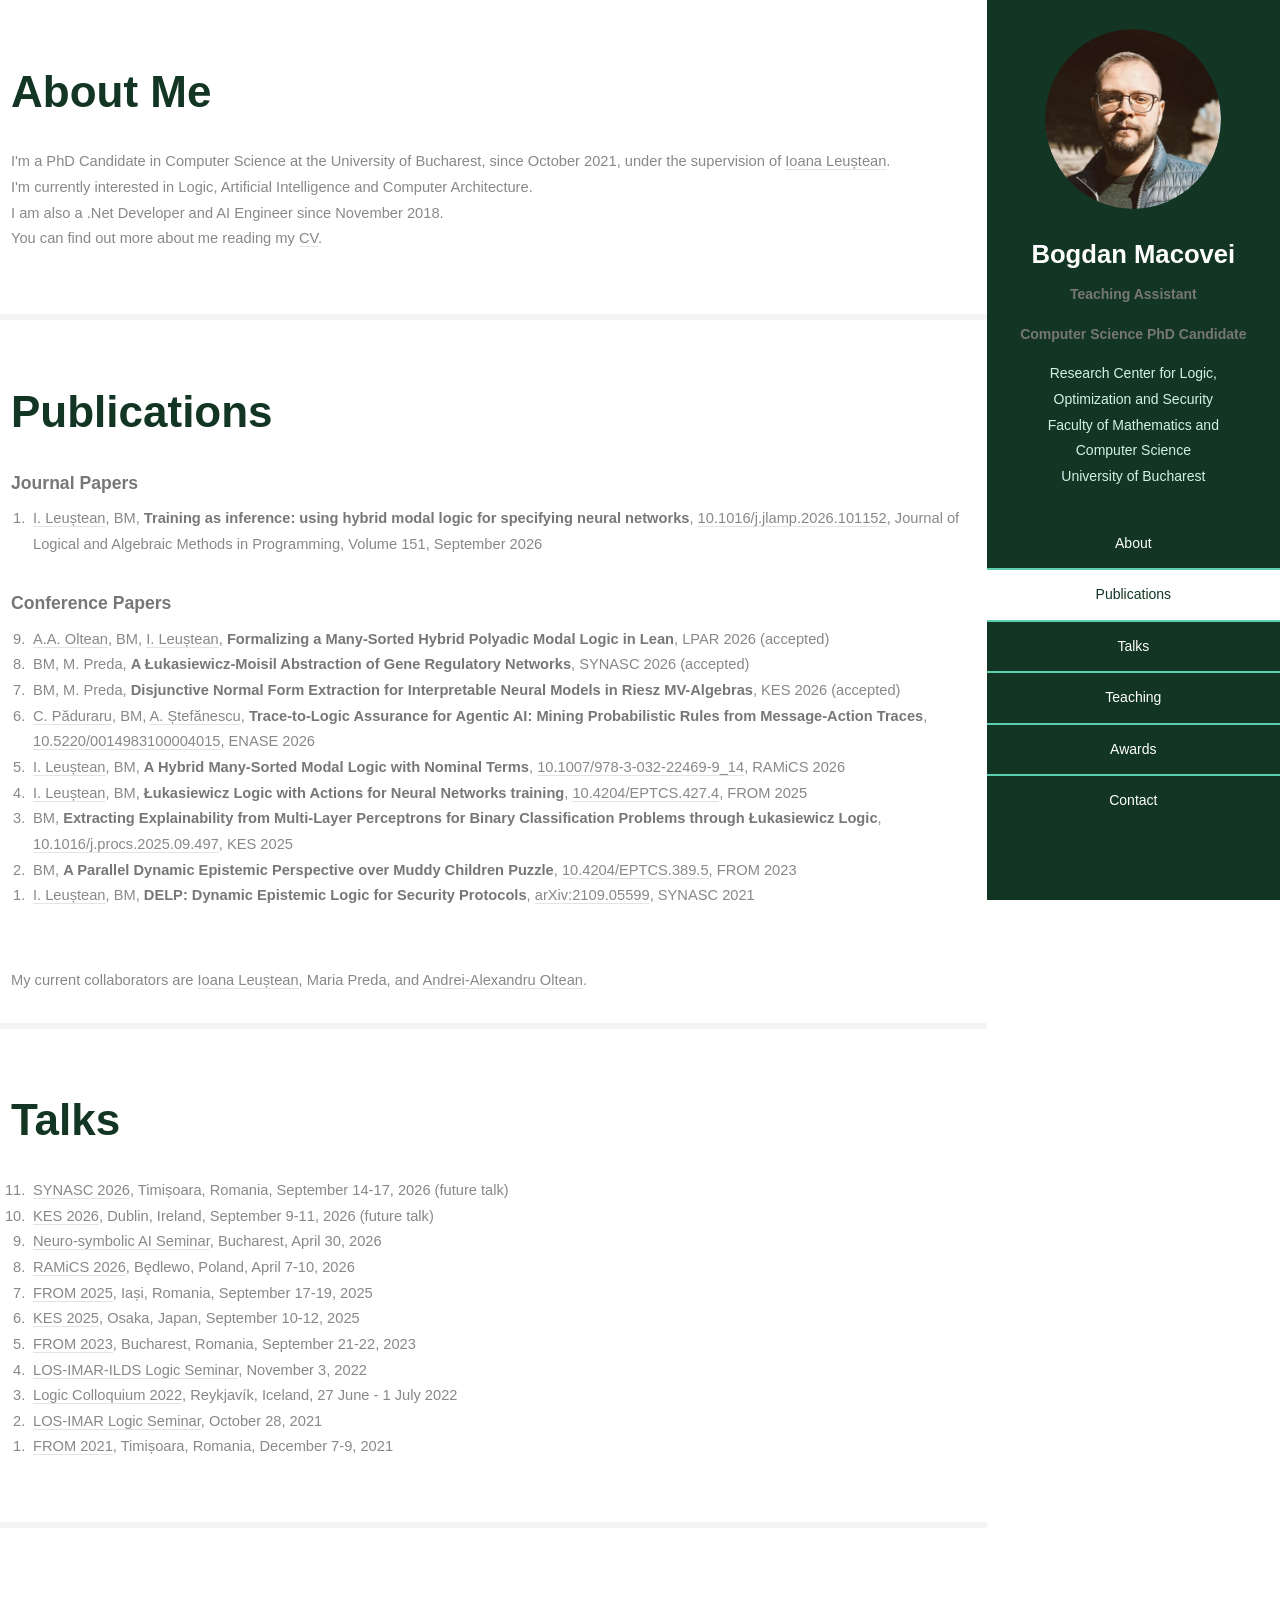
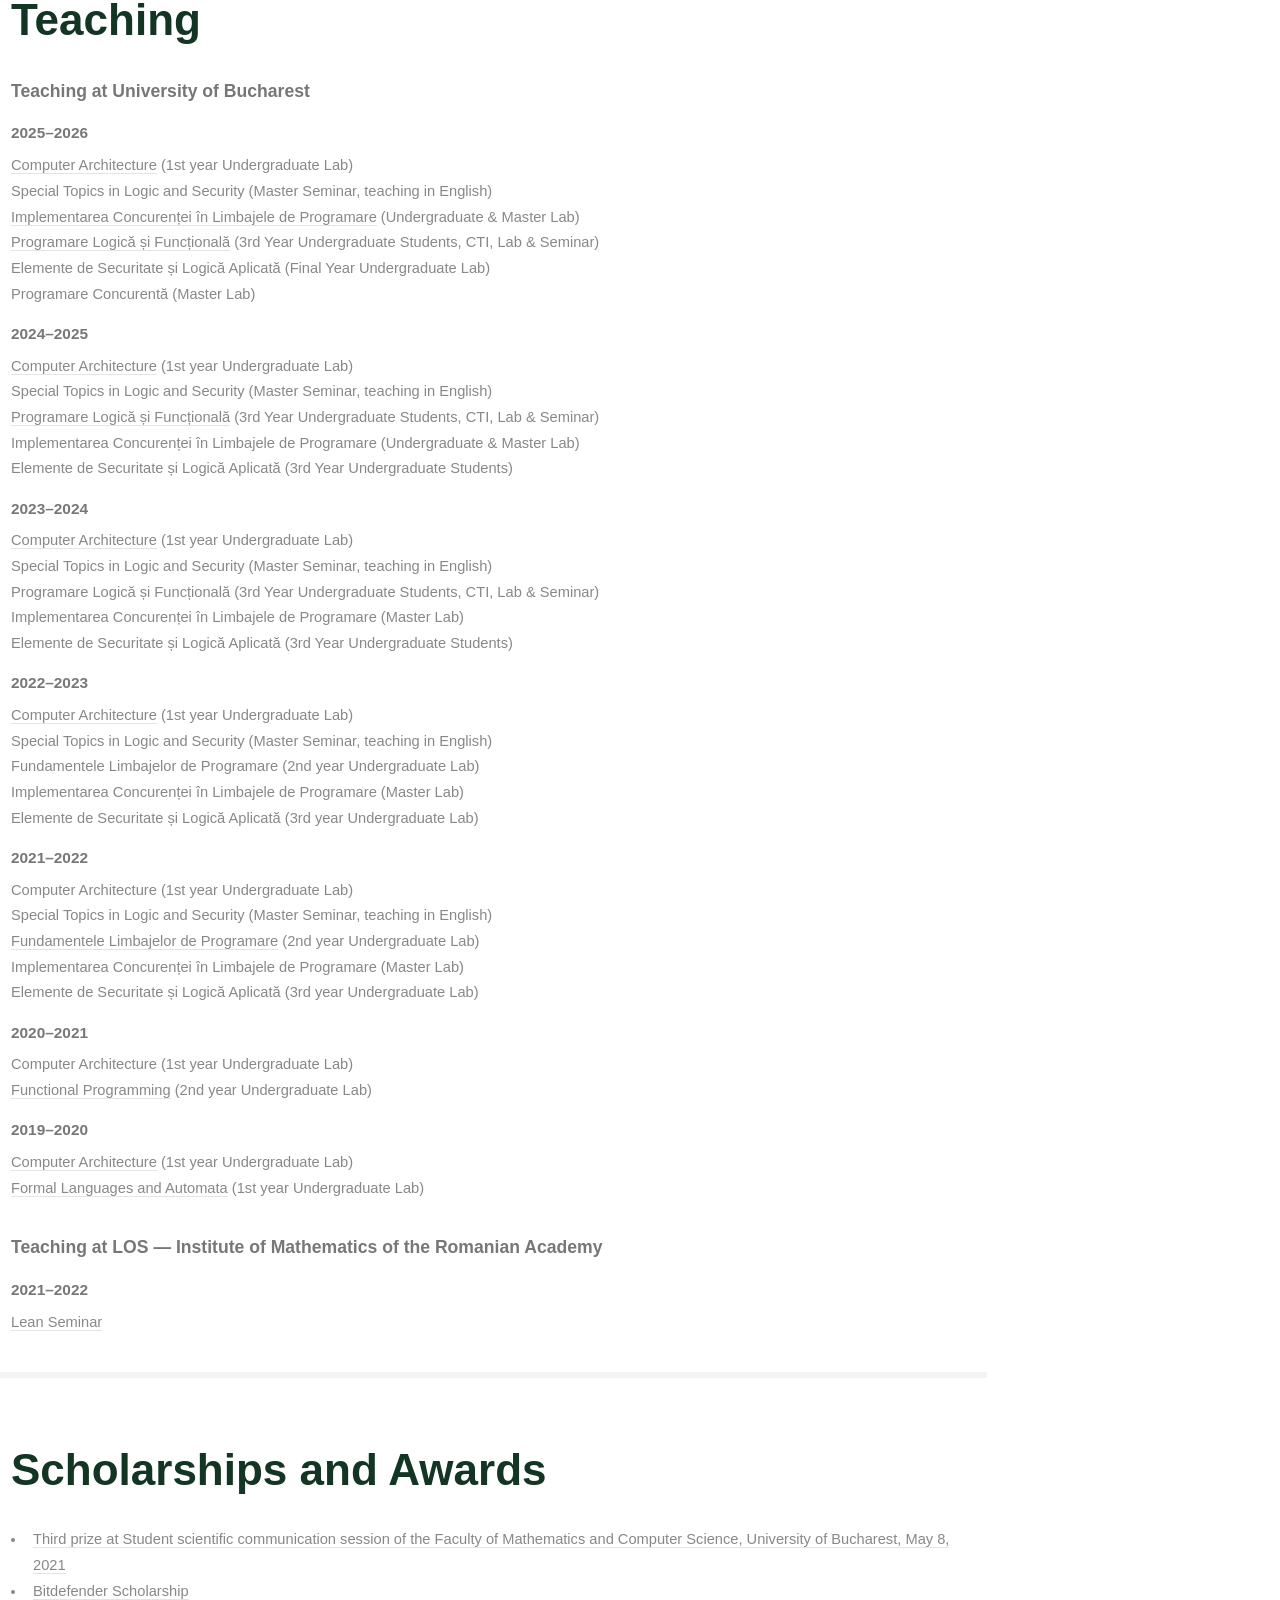
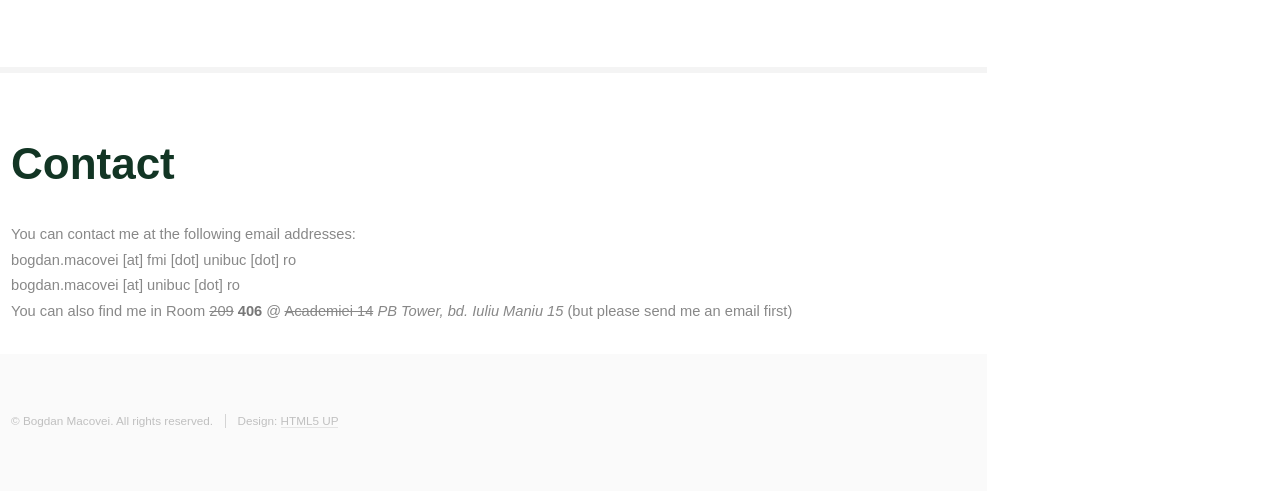
==== index.html @ 2442e870 "Small fix" ====
<!DOCTYPE HTML>
<!--
	Read Only by HTML5 UP
	html5up.net | @ajlkn
	Free for personal and commercial use under the CCA 3.0 license (html5up.net/license)
-->
<html>
	<head>
		<title>Bogdan Macovei</title>
		<meta charset="utf-8" />
		<meta name="viewport" content="width=device-width, initial-scale=1, user-scalable=no" />
		<link rel="stylesheet" href="assets/css/main.css" />
	</head>
	<body class="is-preload">

		<!-- Header -->
			<section id="header">
				<header>
					<span class="image avatar"><img src="images/bmacovei_poza_cropped.jpeg" alt="" /></span>
					<h1 id="logo"><a href="#">Bogdan Macovei</a></h1>
					<p><b>Teaching Assistant</b></p>
					<p><b>Computer Science PhD Candidate</b></p>
					<p><a style="border-bottom: none !important;" href="https://los.cs.unibuc.ro">Research Center for Logic, Optimization and Security</a><br />
					<a style="border-bottom: none !important;"  href="https://fmi.unibuc.ro">Faculty of Mathematics and Computer Science</a> <br />
					<a style="border-bottom: none !important;"  href="https://unibuc.ro">University of Bucharest</a>
				</p>
				</header>
				<nav id="nav">
                    <ul>
                        <li><a href="#desc" class="active">About</a></li>
                        <li><a href="#pub">Publications</a></li>
                        <li><a href="#talks">Talks</a></li>
                        <li><a href="#teaching">Teaching</a></li>
                        <li><a href="#awards">Awards</a></li>
                        <li><a href="#four">Contact</a></li>
                    </ul>
                </nav>
				<footer>
					<!-- <ul class="icons">
						<li><a href="https://www.facebook.com/bogdanmacovei7" class="icon brands fa-facebook-f"><span class="label">Facebook</span></a></li>
						<li><a href="#" class="icon brands fa-github"><span class="label">Github</span></a></li>
						<li><a href="#" class="icon solid fa-envelope"><span class="label">Email</span></a></li>
					</ul> -->
				</footer>
			</section>

		<!-- Wrapper -->
			<div id="wrapper">

				<!-- Main -->
					<div id="main">

						<!-- One -->
							<section id="desc">
								<div class="container">
									<header class="major">
										<h2>About Me</h2>
										<!-- <p>Just an incredibly simple responsive site<br />
										template freebie by <a href="http://html5up.net">HTML5 UP</a>.</p> -->
									</header>
									<p>
										I'm a PhD Candidate in Computer Science at the University of Bucharest, since October 2021, under the supervision of 
										<a href="https://https://cs.unibuc.ro/~ileustean//">Ioana Leuștean</a>. <br> 
										I'm currently interested in Logic, Artificial Intelligence and Computer Architecture.
										<br> 
										I am also a .Net Developer and AI Engineer since November 2018.
										<br>
										You can find out more about me reading my <a href="./documents/BMacovei_CV.pdf">CV</a>.
									</p>
									</div>
							</section>



						<!-- Three -->
							<section id="pub">
								<div class="container">
									<header class="major"><h2>Publications</h2></header>

									<h3 class="subsection-title">Journal Papers</h3>
									<ol reversed>
										<li>
											<a href="https://cs.unibuc.ro/~ileustean/">I. Leuștean</a>, BM, <b>Training as inference: using hybrid modal logic for specifying neural networks</b>, <a href="https://doi.org/10.1016/j.jlamp.2026.101152">10.1016/j.jlamp.2026.101152</a>, Journal of Logical and Algebraic Methods in Programming, Volume 151, September 2026
										</li>
									</ol>

									<h3 class="subsection-title">Conference Papers</h3>	
									<ol reversed>
										<li>
											<a href="https://alexoltean61.github.io/">A.A. Oltean</a>, BM, <a href="https://cs.unibuc.ro/~ileustean/">I. Leuștean</a>, <b>Formalizing a Many-Sorted Hybrid Polyadic Modal Logic in Lean</b>, LPAR 2026 (accepted)
										</li>
										<li>
											BM, M. Preda, <b>A Łukasiewicz-Moisil Abstraction of Gene Regulatory Networks</b>, SYNASC 2026 (accepted)
										</li>
										<li>
											BM, M. Preda, <b>Disjunctive Normal Form Extraction for Interpretable Neural Models in Riesz MV-Algebras</b>, KES 2026 (accepted)
										</li>
										<li>
											<a href="https://www.researchgate.net/profile/Ciprian-Paduraru">C. Păduraru</a>, BM, <a href="https://alin.stefanescu.eu/">A. Ștefănescu</a>, <b>Trace-to-Logic Assurance for Agentic AI: Mining Probabilistic Rules from Message-Action Traces</b>, <a href="https://www.scitepress.org/Link.aspx?doi=10.5220/0014983100004015">10.5220/0014983100004015</a>, ENASE 2026
										</li>
										<li>
											<a href="https://cs.unibuc.ro/~ileustean/">I. Leuștean</a>, BM, <b>A Hybrid Many-Sorted Modal Logic with Nominal Terms</b>, <a href="https://link.springer.com/chapter/10.1007/978-3-032-22469-9_14">10.1007/978-3-032-22469-9_14</a>, RAMiCS 2026 
										</li>
										<li>
											<a href="https://cs.unibuc.ro/~ileustean/">I. Leuștean</a>, BM, <b>Łukasiewicz Logic with Actions for Neural Networks training</b>, <a href="https://doi.org/10.4204/EPTCS.427.4">10.4204/EPTCS.427.4</a>, FROM 2025
										</li>
										<li>
											BM, <b>Extracting Explainability from Multi-Layer Perceptrons for Binary Classification Problems through Łukasiewicz Logic</b>, <a href="https://www.sciencedirect.com/science/article/pii/S1877050925031709">10.1016/j.procs.2025.09.497</a>, KES 2025
										</li>
										<li>
											BM, <b>A Parallel Dynamic Epistemic Perspective over Muddy Children Puzzle</b>, <a href="https://dx.doi.org/10.4204/EPTCS.389.5">10.4204/EPTCS.389.5</a>, FROM 2023  
										</li>
										<li>
											<a href="https://cs.unibuc.ro/~ileustean/">I. Leuștean</a>, BM, <b>DELP: Dynamic Epistemic Logic for Security Protocols</b>, <a href="https://arxiv.org/abs/2109.05599">arXiv:2109.05599</a>, SYNASC 2021
										</li>
									</ol>

									<br>
	
									<!--<b>Available Preprints</b>
									<ol reversed>
										<li>
											<a href="https://arxiv.org/abs/2606.27041">Formalizing a Many-Sorted Hybrid Polyadic Modal Logic in Lean</a> (with Andrei-Alexandru Oltean and Ioana Leuștean)
										</li>
									</ol>-->
									My current collaborators are <a href="https://cs.unibuc.ro/~ileustean/">Ioana Leuștean</a>, Maria Preda, and <a href="https://alexoltean61.github.io/">Andrei-Alexandru Oltean</a>. 
								</div>	
							</section>

							<section id="talks">
								<div class="container">
									<header class="major"><h2>Talks</h2></header>
									<ol reversed>
										<li>
											<a href="https://synasc.ro/2026/">SYNASC 2026</a>, Timișoara, Romania, September 14-17, 2026 (future talk)
										</li>
										<li>
											<a href="http://kes2026.kesinternational.org/">KES 2026</a>, Dublin, Ireland, September 9-11, 2026 (future talk)
										</li>
										<li>
											<a href="https://ilds.ro/nsai-seminar/">Neuro-symbolic AI Seminar</a>, Bucharest, April 30, 2026
										</li>
										<li>
											<a href="https://ramics-conf.github.io/2026/">RAMiCS 2026</a>, Będlewo, Poland, April 7-10, 2026
										</li>
										<li>
											<a href="https://fromsymposium.github.io/">FROM 2025</a>, Iași, Romania, September 17-19, 2025
										</li>
										<li>
											<a href="http://kes2025.kesinternational.org/">KES 2025</a>, Osaka, Japan, September 10-12, 2025
										</li>
										<li>
											<a href="https://from2023.cs.unibuc.ro/">FROM 2023</a>, Bucharest, Romania, September 21-22, 2023
										</li>
										<li>
											<a href="https://ilds.ro/seminars/logic-seminar/logic-seminar-talk-lean-certified-dynamic-epistemic-logic-with-actions-for-security-protocols/">LOS-IMAR-ILDS Logic Seminar</a>, November 3, 2022
										</li>
										<li>
											<a href="http://icetcs.ru.is/lc2022/talks/talk_32/">Logic Colloquium 2022</a>, Reykjavík, Iceland, 27 June - 1 July 2022
										</li>
										<li>
											<a href="https://los.cs.unibuc.ro/seminar-logic.html">LOS-IMAR Logic Seminar</a>, October 28, 2021	
										</li>
										<li>
											<a href="https://from2021.cs.unibuc.ro">FROM 2021</a>, Timișoara, Romania, December 7-9, 2021
										</li>
									</ol>
								</div>
							</section>

													<!-- Two -->
							<section id="teaching">
                                <div class="container">
                                    <header class="major">
                                        <h2>Teaching</h2>
                                    </header>

                                    <h3>Teaching at University of Bucharest</h3>

                                    <div class="teaching-year">
                                        <h4>2025–2026</h4>
                                        <a href="https://cs.unibuc.ro/~crusu/asc">Computer Architecture</a> (1st year Undergraduate Lab)<br>
                                        Special Topics in Logic and Security (Master Seminar, teaching in English)<br>
                                        <a href="./iclp.html">Implementarea Concurenței în Limbajele de Programare</a> (Undergraduate &amp; Master Lab)<br>
                                        <a href="./plf.html">Programare Logică și Funcțională</a> (3rd Year Undergraduate Students, CTI, Lab &amp; Seminar)<br>
                                        Elemente de Securitate și Logică Aplicată (Final Year Undergraduate Lab)<br>
                                        Programare Concurentă (Master Lab)
                                    </div>

                                    <div class="teaching-year">
                                        <h4>2024–2025</h4>
                                        <a href="https://cs.unibuc.ro/~crusu/asc">Computer Architecture</a> (1st year Undergraduate Lab)<br>
                                        Special Topics in Logic and Security (Master Seminar, teaching in English)<br>
                                        <a href="./plf.html">Programare Logică și Funcțională</a> (3rd Year Undergraduate Students, CTI, Lab &amp; Seminar)<br>
                                        Implementarea Concurenței în Limbajele de Programare (Undergraduate &amp; Master Lab)<br>
                                        Elemente de Securitate și Logică Aplicată (3rd Year Undergraduate Students)
                                    </div>

                                    <div class="teaching-year">
                                        <h4>2023–2024</h4>
                                        <a href="https://cs.unibuc.ro/~crusu/asc/">Computer Architecture</a> (1st year Undergraduate Lab)<br>
                                        Special Topics in Logic and Security (Master Seminar, teaching in English)<br>
                                        Programare Logică și Funcțională (3rd Year Undergraduate Students, CTI, Lab &amp; Seminar)<br>
                                        Implementarea Concurenței în Limbajele de Programare (Master Lab)<br>
                                        Elemente de Securitate și Logică Aplicată (3rd Year Undergraduate Students)
                                    </div>

                                    <div class="teaching-year">
                                        <h4>2022–2023</h4>
                                        <a href="https://cs.unibuc.ro/~crusu/asc/">Computer Architecture</a> (1st year Undergraduate Lab)<br>
                                        Special Topics in Logic and Security (Master Seminar, teaching in English)<br>
                                        Fundamentele Limbajelor de Programare (2nd year Undergraduate Lab)<br>
                                        Implementarea Concurenței în Limbajele de Programare (Master Lab)<br>
                                        Elemente de Securitate și Logică Aplicată (3rd year Undergraduate Lab)
                                    </div>

                                    <div class="teaching-year">
                                        <h4>2021–2022</h4>
                                        Computer Architecture (1st year Undergraduate Lab)<br>
                                        Special Topics in Logic and Security (Master Seminar, teaching in English)<br>
                                        <a href="https://tinyurl.com/flp-2022-materiale">Fundamentele Limbajelor de Programare</a> (2nd year Undergraduate Lab)<br>
                                        Implementarea Concurenței în Limbajele de Programare (Master Lab)<br>
                                        Elemente de Securitate și Logică Aplicată (3rd year Undergraduate Lab)
                                    </div>

                                    <div class="teaching-year">
                                        <h4>2020–2021</h4>
                                        Computer Architecture (1st year Undergraduate Lab)<br>
                                        <a href="https://https://cs.unibuc.ro/~ileustean//PF.html">Functional Programming</a> (2nd year Undergraduate Lab)
                                    </div>

                                    <div class="teaching-year">
                                        <h4>2019–2020</h4>
                                        <a href="https://tinyurl.com/asc-lab-2019">Computer Architecture</a> (1st year Undergraduate Lab)<br>
                                        <a href="https://tinyurl.com/lfa-lab-2020">Formal Languages and Automata</a> (1st year Undergraduate Lab)
                                    </div>

									<br>

                                    <h3>Teaching at LOS — Institute of Mathematics of the Romanian Academy</h3>

                                    <div class="teaching-year">
                                        <h4>2021–2022</h4>
                                        <a href="https://los.cs.unibuc.ro/seminar-Lean.html">Lean Seminar</a>
                                    </div>
                                </div>
                            </section>

							<section id="awards">
								<div class="container">
									<header class="major"><h2>Scholarships and Awards</h2></header>
									<ul>
										<li>
											<a href="https://fmi.unibuc.ro/noutati/sesiunea-de-comunicari-stiintifice-studentesti-premii/">Third prize at Student
												scientific communication session of the Faculty of Mathematics and Computer Science, University of Bucharest, May 8, 2021
											</a>	
										</li>
										<li>
											<a href="https://sla.cs.unibuc.ro/ro/castigatori-burse-si-premii-bitdefender/">Bitdefender Scholarship</a>
										</li>
									</ul>
								</div>
							</section>

						<!-- Four -->
							<section id="four">
								<div class="container">
									<header class="major"><h2>Contact</h2></header>
									You can contact me at the following email addresses: <br>
									bogdan.macovei [at] fmi [dot] unibuc [dot] ro<br>
									bogdan.macovei [at] unibuc [dot] ro <br>

									You can also find me in Room <s>209</s> <b>406</b> @ <s>Academiei 14</s> <i>PB Tower, bd. Iuliu Maniu 15</i> (but please send me an email first)
								</div>
							</section>
					</div>

				<!-- Footer -->
					<section id="footer">
						<div class="container">
							<ul class="copyright">
								<li>&copy; Bogdan Macovei. All rights reserved.</li><li>Design: <a href="http://html5up.net">HTML5 UP</a></li>
							</ul>
						</div>
					</section>

			</div>

		<!-- Scripts -->
			<script src="assets/js/jquery.min.js"></script>
			<script src="assets/js/jquery.scrollex.min.js"></script>
			<script src="assets/js/jquery.scrolly.min.js"></script>
			<script src="assets/js/browser.min.js"></script>
			<script src="assets/js/breakpoints.min.js"></script>
			<script src="assets/js/util.js"></script>
			<script src="assets/js/main.js"></script>

	</body>
</html>
---- assets/css/main.css ----
@import url("fontawesome-all.min.css");
@import url("https://fonts.googleapis.com/css?family=Lato:400,400italic,700,700italic|Source+Code+Pro:400");

/*
	Read Only by HTML5 UP
	html5up.net | @ajlkn
	Free for personal and commercial use under the CCA 3.0 license (html5up.net/license)
*/

html, body, div, span, applet, object,
iframe, h1, h2, h3, h4, h5, h6, p, blockquote,
pre, a, abbr, acronym, address, big, cite,
code, del, dfn, em, img, ins, kbd, q, s, samp,
small, strike, strong, sub, sup, tt, var, b,
u, i, center, dl, dt, dd, ol, ul, li, fieldset,
form, label, legend, table, caption, tbody,
tfoot, thead, tr, th, td, article, aside,
canvas, details, embed, figure, figcaption,
footer, header, hgroup, menu, nav, output, ruby,
section, summary, time, mark, audio, video {
	margin: 0;
	padding: 0;
	border: 0;
	font-size: 100%;
	font: inherit;
	vertical-align: baseline;}

article, aside, details, figcaption, figure,
footer, header, hgroup, menu, nav, section {
	display: block;}

body {
	line-height: 1;
}

ol, ul {
	list-style: none;
}

blockquote, q {
	quotes: none;
}

	blockquote:before, blockquote:after, q:before, q:after {
		content: '';
		content: none;
	}

table {
	border-collapse: collapse;
	border-spacing: 0;
}

body {
	-webkit-text-size-adjust: none;
}

mark {
	background-color: transparent;
	color: inherit;
}

input::-moz-focus-inner {
	border: 0;
	padding: 0;
}

input, select, textarea {
	-moz-appearance: none;
	-webkit-appearance: none;
	-ms-appearance: none;
	appearance: none;
}

/* Basic */

	html {
		box-sizing: border-box;
	}

	*, *:before, *:after {
		box-sizing: inherit;
	}

	body {
		background: #fff;
	}

		body.is-preload *, body.is-preload *:before, body.is-preload *:after {
			-moz-animation: none !important;
			-webkit-animation: none !important;
			-ms-animation: none !important;
			animation: none !important;
			-moz-transition: none !important;
			-webkit-transition: none !important;
			-ms-transition: none !important;
			transition: none !important;
		}

	body, input, select, textarea {
		color: #888;
		font-family: Verdana, sans-serif;
		font-size: 12pt;
		font-weight: 400;
		line-height: 1.75em;
	}

	a {
		-moz-transition: color 0.2s ease-in-out, border-color 0.2s ease-in-out;
		-webkit-transition: color 0.2s ease-in-out, border-color 0.2s ease-in-out;
		-ms-transition: color 0.2s ease-in-out, border-color 0.2s ease-in-out;
		transition: color 0.2s ease-in-out, border-color 0.2s ease-in-out;
		border-bottom: solid 1px #e4e4e4;
		color: inherit;
		text-decoration: none;
	}

		a:hover {
			border-bottom-color: transparent;
			color: #123524 !important;
		}

	strong, b {
		color: #777;
		font-weight: 700;
	}

	em, i {
		font-style: italic;
	}

	p {
		margin: 0 0 2.25em 0;
	}

	h1, h2, h3, h4, h5, h6 {
		color: #777;
		font-weight: 700;
		line-height: 1em;
		margin: 0 0 0.5625em 0;
	}

		h1 a, h2 a, h3 a, h4 a, h5 a, h6 a {
			border: 0;
			color: inherit;
			text-decoration: none;
		}

	h2 {
		font-size: 1.5em;
		line-height: 1.5em;
	}

	h3 {
		font-size: 1.2em;
		line-height: 1.5em;
	}

	h4 {
		font-size: 1.05em;
		line-height: 1.5em;
	}

	h5 {
		font-size: 0.9em;
		line-height: 1.5em;
	}

	h6 {
		font-size: 0.7em;
		line-height: 1.5em;
	}

	sub {
		font-size: 0.8em;
		position: relative;
		top: 0.5em;
	}

	sup {
		font-size: 0.8em;
		position: relative;
		top: -0.5em;
	}

	hr {
		border: 0;
		border-bottom: solid 2px #f4f4f4;
		margin: 2.25em 0;
	}

		hr.major {
			margin: 3.375em 0;
		}

	blockquote {
		border-left: solid 8px #e4e4e4;
		font-style: italic;
		margin: 0 0 2.25em 0;
		padding: 0.5em 0 0.5em 2em;
	}

	code {
		background: #555;
		border-radius: 5px;
		color: #fff;
		font-family: "Source Code Pro", monospace;
		font-size: 0.9em;
		margin: 0 0.25em;
		padding: 0.25em 0.65em;
	}

	pre {
		font-family: "Source Code Pro", monospace;
		font-size: 0.9em;
		margin: 0 0 2.25em 0;
	}

		pre code {
			-webkit-overflow-scrolling: touch;
			display: block;
			line-height: 1.5em;
			overflow-x: auto;
			padding: 1em 1.5em;
		}

	.align-left {
		text-align: left;
	}

	.align-center {
		text-align: center;
	}

	.align-right {
		text-align: right;
	}

/* Row */

	.row {
		display: flex;
		flex-wrap: wrap;
		box-sizing: border-box;
		align-items: stretch;
	}

		.row > * {
			box-sizing: border-box;
		}

		.row.gtr-uniform > * > :last-child {
			margin-bottom: 0;
		}

		.row.aln-left {
			justify-content: flex-start;
		}

		.row.aln-center {
			justify-content: center;
		}

		.row.aln-right {
			justify-content: flex-end;
		}

		.row.aln-top {
			align-items: flex-start;
		}

		.row.aln-middle {
			align-items: center;
		}

		.row.aln-bottom {
			align-items: flex-end;
		}

		.row > .imp {
			order: -1;
		}

		.row > .col-1 {
			width: 8.33333%;
		}

		.row > .off-1 {
			margin-left: 8.33333%;
		}

		.row > .col-2 {
			width: 16.66667%;
		}

		.row > .off-2 {
			margin-left: 16.66667%;
		}

		.row > .col-3 {
			width: 25%;
		}

		.row > .off-3 {
			margin-left: 25%;
		}

		.row > .col-4 {
			width: 33.33333%;
		}

		.row > .off-4 {
			margin-left: 33.33333%;
		}

		.row > .col-5 {
			width: 41.66667%;
		}

		.row > .off-5 {
			margin-left: 41.66667%;
		}

		.row > .col-6 {
			width: 50%;
		}

		.row > .off-6 {
			margin-left: 50%;
		}

		.row > .col-7 {
			width: 58.33333%;
		}

		.row > .off-7 {
			margin-left: 58.33333%;
		}

		.row > .col-8 {
			width: 66.66667%;
		}

		.row > .off-8 {
			margin-left: 66.66667%;
		}

		.row > .col-9 {
			width: 75%;
		}

		.row > .off-9 {
			margin-left: 75%;
		}

		.row > .col-10 {
			width: 83.33333%;
		}

		.row > .off-10 {
			margin-left: 83.33333%;
		}

		.row > .col-11 {
			width: 91.66667%;
		}

		.row > .off-11 {
			margin-left: 91.66667%;
		}

		.row > .col-12 {
			width: 100%;
		}

		.row > .off-12 {
			margin-left: 100%;
		}

		.row.gtr-0 {
			margin-top: 0;
			margin-left: 0em;
		}

			.row.gtr-0 > * {
				padding: 0 0 0 0em;
			}

			.row.gtr-0.gtr-uniform {
				margin-top: 0em;
			}

				.row.gtr-0.gtr-uniform > * {
					padding-top: 0em;
				}

		.row.gtr-25 {
			margin-top: 0;
			margin-left: -0.5em;
		}

			.row.gtr-25 > * {
				padding: 0 0 0 0.5em;
			}

			.row.gtr-25.gtr-uniform {
				margin-top: -0.5em;
			}

				.row.gtr-25.gtr-uniform > * {
					padding-top: 0.5em;
				}

		.row.gtr-50 {
			margin-top: 0;
			margin-left: -1em;
		}

			.row.gtr-50 > * {
				padding: 0 0 0 1em;
			}

			.row.gtr-50.gtr-uniform {
				margin-top: -1em;
			}

				.row.gtr-50.gtr-uniform > * {
					padding-top: 1em;
				}

		.row {
			margin-top: 0;
			margin-left: -2em;
		}

			.row > * {
				padding: 0 0 0 2em;
			}

			.row.gtr-uniform {
				margin-top: -2em;
			}

				.row.gtr-uniform > * {
					padding-top: 2em;
				}

		.row.gtr-150 {
			margin-top: 0;
			margin-left: -3em;
		}

			.row.gtr-150 > * {
				padding: 0 0 0 3em;
			}

			.row.gtr-150.gtr-uniform {
				margin-top: -3em;
			}

				.row.gtr-150.gtr-uniform > * {
					padding-top: 3em;
				}

		.row.gtr-200 {
			margin-top: 0;
			margin-left: -4em;
		}

			.row.gtr-200 > * {
				padding: 0 0 0 4em;
			}

			.row.gtr-200.gtr-uniform {
				margin-top: -4em;
			}

				.row.gtr-200.gtr-uniform > * {
					padding-top: 4em;
				}

		@media screen and (max-width: 1680px) {

			.row {
				display: flex;
				flex-wrap: wrap;
				box-sizing: border-box;
				align-items: stretch;
			}

				.row > * {
					box-sizing: border-box;
				}

				.row.gtr-uniform > * > :last-child {
					margin-bottom: 0;
				}

				.row.aln-left {
					justify-content: flex-start;
				}

				.row.aln-center {
					justify-content: center;
				}

				.row.aln-right {
					justify-content: flex-end;
				}

				.row.aln-top {
					align-items: flex-start;
				}

				.row.aln-middle {
					align-items: center;
				}

				.row.aln-bottom {
					align-items: flex-end;
				}

				.row > .imp-xlarge {
					order: -1;
				}

				.row > .col-1-xlarge {
					width: 8.33333%;
				}

				.row > .off-1-xlarge {
					margin-left: 8.33333%;
				}

				.row > .col-2-xlarge {
					width: 16.66667%;
				}

				.row > .off-2-xlarge {
					margin-left: 16.66667%;
				}

				.row > .col-3-xlarge {
					width: 25%;
				}

				.row > .off-3-xlarge {
					margin-left: 25%;
				}

				.row > .col-4-xlarge {
					width: 33.33333%;
				}

				.row > .off-4-xlarge {
					margin-left: 33.33333%;
				}

				.row > .col-5-xlarge {
					width: 41.66667%;
				}

				.row > .off-5-xlarge {
					margin-left: 41.66667%;
				}

				.row > .col-6-xlarge {
					width: 50%;
				}

				.row > .off-6-xlarge {
					margin-left: 50%;
				}

				.row > .col-7-xlarge {
					width: 58.33333%;
				}

				.row > .off-7-xlarge {
					margin-left: 58.33333%;
				}

				.row > .col-8-xlarge {
					width: 66.66667%;
				}

				.row > .off-8-xlarge {
					margin-left: 66.66667%;
				}

				.row > .col-9-xlarge {
					width: 75%;
				}

				.row > .off-9-xlarge {
					margin-left: 75%;
				}

				.row > .col-10-xlarge {
					width: 83.33333%;
				}

				.row > .off-10-xlarge {
					margin-left: 83.33333%;
				}

				.row > .col-11-xlarge {
					width: 91.66667%;
				}

				.row > .off-11-xlarge {
					margin-left: 91.66667%;
				}

				.row > .col-12-xlarge {
					width: 100%;
				}

				.row > .off-12-xlarge {
					margin-left: 100%;
				}

				.row.gtr-0 {
					margin-top: 0;
					margin-left: 0em;
				}

					.row.gtr-0 > * {
						padding: 0 0 0 0em;
					}

					.row.gtr-0.gtr-uniform {
						margin-top: 0em;
					}

						.row.gtr-0.gtr-uniform > * {
							padding-top: 0em;
						}

				.row.gtr-25 {
					margin-top: 0;
					margin-left: -0.5em;
				}

					.row.gtr-25 > * {
						padding: 0 0 0 0.5em;
					}

					.row.gtr-25.gtr-uniform {
						margin-top: -0.5em;
					}

						.row.gtr-25.gtr-uniform > * {
							padding-top: 0.5em;
						}

				.row.gtr-50 {
					margin-top: 0;
					margin-left: -1em;
				}

					.row.gtr-50 > * {
						padding: 0 0 0 1em;
					}

					.row.gtr-50.gtr-uniform {
						margin-top: -1em;
					}

						.row.gtr-50.gtr-uniform > * {
							padding-top: 1em;
						}

				.row {
					margin-top: 0;
					margin-left: -2em;
				}

					.row > * {
						padding: 0 0 0 2em;
					}

					.row.gtr-uniform {
						margin-top: -2em;
					}

						.row.gtr-uniform > * {
							padding-top: 2em;
						}

				.row.gtr-150 {
					margin-top: 0;
					margin-left: -3em;
				}

					.row.gtr-150 > * {
						padding: 0 0 0 3em;
					}

					.row.gtr-150.gtr-uniform {
						margin-top: -3em;
					}

						.row.gtr-150.gtr-uniform > * {
							padding-top: 3em;
						}

				.row.gtr-200 {
					margin-top: 0;
					margin-left: -4em;
				}

					.row.gtr-200 > * {
						padding: 0 0 0 4em;
					}

					.row.gtr-200.gtr-uniform {
						margin-top: -4em;
					}

						.row.gtr-200.gtr-uniform > * {
							padding-top: 4em;
						}

		}

		@media screen and (max-width: 1280px) {

			.row {
				display: flex;
				flex-wrap: wrap;
				box-sizing: border-box;
				align-items: stretch;
			}

				.row > * {
					box-sizing: border-box;
				}

				.row.gtr-uniform > * > :last-child {
					margin-bottom: 0;
				}

				.row.aln-left {
					justify-content: flex-start;
				}

				.row.aln-center {
					justify-content: center;
				}

				.row.aln-right {
					justify-content: flex-end;
				}

				.row.aln-top {
					align-items: flex-start;
				}

				.row.aln-middle {
					align-items: center;
				}

				.row.aln-bottom {
					align-items: flex-end;
				}

				.row > .imp-large {
					order: -1;
				}

				.row > .col-1-large {
					width: 8.33333%;
				}

				.row > .off-1-large {
					margin-left: 8.33333%;
				}

				.row > .col-2-large {
					width: 16.66667%;
				}

				.row > .off-2-large {
					margin-left: 16.66667%;
				}

				.row > .col-3-large {
					width: 25%;
				}

				.row > .off-3-large {
					margin-left: 25%;
				}

				.row > .col-4-large {
					width: 33.33333%;
				}

				.row > .off-4-large {
					margin-left: 33.33333%;
				}

				.row > .col-5-large {
					width: 41.66667%;
				}

				.row > .off-5-large {
					margin-left: 41.66667%;
				}

				.row > .col-6-large {
					width: 50%;
				}

				.row > .off-6-large {
					margin-left: 50%;
				}

				.row > .col-7-large {
					width: 58.33333%;
				}

				.row > .off-7-large {
					margin-left: 58.33333%;
				}

				.row > .col-8-large {
					width: 66.66667%;
				}

				.row > .off-8-large {
					margin-left: 66.66667%;
				}

				.row > .col-9-large {
					width: 75%;
				}

				.row > .off-9-large {
					margin-left: 75%;
				}

				.row > .col-10-large {
					width: 83.33333%;
				}

				.row > .off-10-large {
					margin-left: 83.33333%;
				}

				.row > .col-11-large {
					width: 91.66667%;
				}

				.row > .off-11-large {
					margin-left: 91.66667%;
				}

				.row > .col-12-large {
					width: 100%;
				}

				.row > .off-12-large {
					margin-left: 100%;
				}

				.row.gtr-0 {
					margin-top: 0;
					margin-left: 0em;
				}

					.row.gtr-0 > * {
						padding: 0 0 0 0em;
					}

					.row.gtr-0.gtr-uniform {
						margin-top: 0em;
					}

						.row.gtr-0.gtr-uniform > * {
							padding-top: 0em;
						}

				.row.gtr-25 {
					margin-top: 0;
					margin-left: -0.375em;
				}

					.row.gtr-25 > * {
						padding: 0 0 0 0.375em;
					}

					.row.gtr-25.gtr-uniform {
						margin-top: -0.375em;
					}

						.row.gtr-25.gtr-uniform > * {
							padding-top: 0.375em;
						}

				.row.gtr-50 {
					margin-top: 0;
					margin-left: -0.75em;
				}

					.row.gtr-50 > * {
						padding: 0 0 0 0.75em;
					}

					.row.gtr-50.gtr-uniform {
						margin-top: -0.75em;
					}

						.row.gtr-50.gtr-uniform > * {
							padding-top: 0.75em;
						}

				.row {
					margin-top: 0;
					margin-left: -1.5em;
				}

					.row > * {
						padding: 0 0 0 1.5em;
					}

					.row.gtr-uniform {
						margin-top: -1.5em;
					}

						.row.gtr-uniform > * {
							padding-top: 1.5em;
						}

				.row.gtr-150 {
					margin-top: 0;
					margin-left: -2.25em;
				}

					.row.gtr-150 > * {
						padding: 0 0 0 2.25em;
					}

					.row.gtr-150.gtr-uniform {
						margin-top: -2.25em;
					}

						.row.gtr-150.gtr-uniform > * {
							padding-top: 2.25em;
						}

				.row.gtr-200 {
					margin-top: 0;
					margin-left: -3em;
				}

					.row.gtr-200 > * {
						padding: 0 0 0 3em;
					}

					.row.gtr-200.gtr-uniform {
						margin-top: -3em;
					}

						.row.gtr-200.gtr-uniform > * {
							padding-top: 3em;
						}

		}

		@media screen and (max-width: 1024px) {

			.row {
				display: flex;
				flex-wrap: wrap;
				box-sizing: border-box;
				align-items: stretch;
			}

				.row > * {
					box-sizing: border-box;
				}

				.row.gtr-uniform > * > :last-child {
					margin-bottom: 0;
				}

				.row.aln-left {
					justify-content: flex-start;
				}

				.row.aln-center {
					justify-content: center;
				}

				.row.aln-right {
					justify-content: flex-end;
				}

				.row.aln-top {
					align-items: flex-start;
				}

				.row.aln-middle {
					align-items: center;
				}

				.row.aln-bottom {
					align-items: flex-end;
				}

				.row > .imp-medium {
					order: -1;
				}

				.row > .col-1-medium {
					width: 8.33333%;
				}

				.row > .off-1-medium {
					margin-left: 8.33333%;
				}

				.row > .col-2-medium {
					width: 16.66667%;
				}

				.row > .off-2-medium {
					margin-left: 16.66667%;
				}

				.row > .col-3-medium {
					width: 25%;
				}

				.row > .off-3-medium {
					margin-left: 25%;
				}

				.row > .col-4-medium {
					width: 33.33333%;
				}

				.row > .off-4-medium {
					margin-left: 33.33333%;
				}

				.row > .col-5-medium {
					width: 41.66667%;
				}

				.row > .off-5-medium {
					margin-left: 41.66667%;
				}

				.row > .col-6-medium {
					width: 50%;
				}

				.row > .off-6-medium {
					margin-left: 50%;
				}

				.row > .col-7-medium {
					width: 58.33333%;
				}

				.row > .off-7-medium {
					margin-left: 58.33333%;
				}

				.row > .col-8-medium {
					width: 66.66667%;
				}

				.row > .off-8-medium {
					margin-left: 66.66667%;
				}

				.row > .col-9-medium {
					width: 75%;
				}

				.row > .off-9-medium {
					margin-left: 75%;
				}

				.row > .col-10-medium {
					width: 83.33333%;
				}

				.row > .off-10-medium {
					margin-left: 83.33333%;
				}

				.row > .col-11-medium {
					width: 91.66667%;
				}

				.row > .off-11-medium {
					margin-left: 91.66667%;
				}

				.row > .col-12-medium {
					width: 100%;
				}

				.row > .off-12-medium {
					margin-left: 100%;
				}

				.row.gtr-0 {
					margin-top: 0;
					margin-left: 0em;
				}

					.row.gtr-0 > * {
						padding: 0 0 0 0em;
					}

					.row.gtr-0.gtr-uniform {
						margin-top: 0em;
					}

						.row.gtr-0.gtr-uniform > * {
							padding-top: 0em;
						}

				.row.gtr-25 {
					margin-top: 0;
					margin-left: -0.375em;
				}

					.row.gtr-25 > * {
						padding: 0 0 0 0.375em;
					}

					.row.gtr-25.gtr-uniform {
						margin-top: -0.375em;
					}

						.row.gtr-25.gtr-uniform > * {
							padding-top: 0.375em;
						}

				.row.gtr-50 {
					margin-top: 0;
					margin-left: -0.75em;
				}

					.row.gtr-50 > * {
						padding: 0 0 0 0.75em;
					}

					.row.gtr-50.gtr-uniform {
						margin-top: -0.75em;
					}

						.row.gtr-50.gtr-uniform > * {
							padding-top: 0.75em;
						}

				.row {
					margin-top: 0;
					margin-left: -1.5em;
				}

					.row > * {
						padding: 0 0 0 1.5em;
					}

					.row.gtr-uniform {
						margin-top: -1.5em;
					}

						.row.gtr-uniform > * {
							padding-top: 1.5em;
						}

				.row.gtr-150 {
					margin-top: 0;
					margin-left: -2.25em;
				}

					.row.gtr-150 > * {
						padding: 0 0 0 2.25em;
					}

					.row.gtr-150.gtr-uniform {
						margin-top: -2.25em;
					}

						.row.gtr-150.gtr-uniform > * {
							padding-top: 2.25em;
						}

				.row.gtr-200 {
					margin-top: 0;
					margin-left: -3em;
				}

					.row.gtr-200 > * {
						padding: 0 0 0 3em;
					}

					.row.gtr-200.gtr-uniform {
						margin-top: -3em;
					}

						.row.gtr-200.gtr-uniform > * {
							padding-top: 3em;
						}

		}

		@media screen and (max-width: 736px) {

			.row {
				display: flex;
				flex-wrap: wrap;
				box-sizing: border-box;
				align-items: stretch;
			}

				.row > * {
					box-sizing: border-box;
				}

				.row.gtr-uniform > * > :last-child {
					margin-bottom: 0;
				}

				.row.aln-left {
					justify-content: flex-start;
				}

				.row.aln-center {
					justify-content: center;
				}

				.row.aln-right {
					justify-content: flex-end;
				}

				.row.aln-top {
					align-items: flex-start;
				}

				.row.aln-middle {
					align-items: center;
				}

				.row.aln-bottom {
					align-items: flex-end;
				}

				.row > .imp-small {
					order: -1;
				}

				.row > .col-1-small {
					width: 8.33333%;
				}

				.row > .off-1-small {
					margin-left: 8.33333%;
				}

				.row > .col-2-small {
					width: 16.66667%;
				}

				.row > .off-2-small {
					margin-left: 16.66667%;
				}

				.row > .col-3-small {
					width: 25%;
				}

				.row > .off-3-small {
					margin-left: 25%;
				}

				.row > .col-4-small {
					width: 33.33333%;
				}

				.row > .off-4-small {
					margin-left: 33.33333%;
				}

				.row > .col-5-small {
					width: 41.66667%;
				}

				.row > .off-5-small {
					margin-left: 41.66667%;
				}

				.row > .col-6-small {
					width: 50%;
				}

				.row > .off-6-small {
					margin-left: 50%;
				}

				.row > .col-7-small {
					width: 58.33333%;
				}

				.row > .off-7-small {
					margin-left: 58.33333%;
				}

				.row > .col-8-small {
					width: 66.66667%;
				}

				.row > .off-8-small {
					margin-left: 66.66667%;
				}

				.row > .col-9-small {
					width: 75%;
				}

				.row > .off-9-small {
					margin-left: 75%;
				}

				.row > .col-10-small {
					width: 83.33333%;
				}

				.row > .off-10-small {
					margin-left: 83.33333%;
				}

				.row > .col-11-small {
					width: 91.66667%;
				}

				.row > .off-11-small {
					margin-left: 91.66667%;
				}

				.row > .col-12-small {
					width: 100%;
				}

				.row > .off-12-small {
					margin-left: 100%;
				}

				.row.gtr-0 {
					margin-top: 0;
					margin-left: 0em;
				}

					.row.gtr-0 > * {
						padding: 0 0 0 0em;
					}

					.row.gtr-0.gtr-uniform {
						margin-top: 0em;
					}

						.row.gtr-0.gtr-uniform > * {
							padding-top: 0em;
						}

				.row.gtr-25 {
					margin-top: 0;
					margin-left: -0.3125em;
				}

					.row.gtr-25 > * {
						padding: 0 0 0 0.3125em;
					}

					.row.gtr-25.gtr-uniform {
						margin-top: -0.3125em;
					}

						.row.gtr-25.gtr-uniform > * {
							padding-top: 0.3125em;
						}

				.row.gtr-50 {
					margin-top: 0;
					margin-left: -0.625em;
				}

					.row.gtr-50 > * {
						padding: 0 0 0 0.625em;
					}

					.row.gtr-50.gtr-uniform {
						margin-top: -0.625em;
					}

						.row.gtr-50.gtr-uniform > * {
							padding-top: 0.625em;
						}

				.row {
					margin-top: 0;
					margin-left: -1.25em;
				}

					.row > * {
						padding: 0 0 0 1.25em;
					}

					.row.gtr-uniform {
						margin-top: -1.25em;
					}

						.row.gtr-uniform > * {
							padding-top: 1.25em;
						}

				.row.gtr-150 {
					margin-top: 0;
					margin-left: -1.875em;
				}

					.row.gtr-150 > * {
						padding: 0 0 0 1.875em;
					}

					.row.gtr-150.gtr-uniform {
						margin-top: -1.875em;
					}

						.row.gtr-150.gtr-uniform > * {
							padding-top: 1.875em;
						}

				.row.gtr-200 {
					margin-top: 0;
					margin-left: -2.5em;
				}

					.row.gtr-200 > * {
						padding: 0 0 0 2.5em;
					}

					.row.gtr-200.gtr-uniform {
						margin-top: -2.5em;
					}

						.row.gtr-200.gtr-uniform > * {
							padding-top: 2.5em;
						}

		}

		@media screen and (max-width: 480px) {

			.row {
				display: flex;
				flex-wrap: wrap;
				box-sizing: border-box;
				align-items: stretch;
			}

				.row > * {
					box-sizing: border-box;
				}

				.row.gtr-uniform > * > :last-child {
					margin-bottom: 0;
				}

				.row.aln-left {
					justify-content: flex-start;
				}

				.row.aln-center {
					justify-content: center;
				}

				.row.aln-right {
					justify-content: flex-end;
				}

				.row.aln-top {
					align-items: flex-start;
				}

				.row.aln-middle {
					align-items: center;
				}

				.row.aln-bottom {
					align-items: flex-end;
				}

				.row > .imp-xsmall {
					order: -1;
				}

				.row > .col-1-xsmall {
					width: 8.33333%;
				}

				.row > .off-1-xsmall {
					margin-left: 8.33333%;
				}

				.row > .col-2-xsmall {
					width: 16.66667%;
				}

				.row > .off-2-xsmall {
					margin-left: 16.66667%;
				}

				.row > .col-3-xsmall {
					width: 25%;
				}

				.row > .off-3-xsmall {
					margin-left: 25%;
				}

				.row > .col-4-xsmall {
					width: 33.33333%;
				}

				.row > .off-4-xsmall {
					margin-left: 33.33333%;
				}

				.row > .col-5-xsmall {
					width: 41.66667%;
				}

				.row > .off-5-xsmall {
					margin-left: 41.66667%;
				}

				.row > .col-6-xsmall {
					width: 50%;
				}

				.row > .off-6-xsmall {
					margin-left: 50%;
				}

				.row > .col-7-xsmall {
					width: 58.33333%;
				}

				.row > .off-7-xsmall {
					margin-left: 58.33333%;
				}

				.row > .col-8-xsmall {
					width: 66.66667%;
				}

				.row > .off-8-xsmall {
					margin-left: 66.66667%;
				}

				.row > .col-9-xsmall {
					width: 75%;
				}

				.row > .off-9-xsmall {
					margin-left: 75%;
				}

				.row > .col-10-xsmall {
					width: 83.33333%;
				}

				.row > .off-10-xsmall {
					margin-left: 83.33333%;
				}

				.row > .col-11-xsmall {
					width: 91.66667%;
				}

				.row > .off-11-xsmall {
					margin-left: 91.66667%;
				}

				.row > .col-12-xsmall {
					width: 100%;
				}

				.row > .off-12-xsmall {
					margin-left: 100%;
				}

				.row.gtr-0 {
					margin-top: 0;
					margin-left: 0em;
				}

					.row.gtr-0 > * {
						padding: 0 0 0 0em;
					}

					.row.gtr-0.gtr-uniform {
						margin-top: 0em;
					}

						.row.gtr-0.gtr-uniform > * {
							padding-top: 0em;
						}

				.row.gtr-25 {
					margin-top: 0;
					margin-left: -0.3125em;
				}

					.row.gtr-25 > * {
						padding: 0 0 0 0.3125em;
					}

					.row.gtr-25.gtr-uniform {
						margin-top: -0.3125em;
					}

						.row.gtr-25.gtr-uniform > * {
							padding-top: 0.3125em;
						}

				.row.gtr-50 {
					margin-top: 0;
					margin-left: -0.625em;
				}

					.row.gtr-50 > * {
						padding: 0 0 0 0.625em;
					}

					.row.gtr-50.gtr-uniform {
						margin-top: -0.625em;
					}

						.row.gtr-50.gtr-uniform > * {
							padding-top: 0.625em;
						}

				.row {
					margin-top: 0;
					margin-left: -1.25em;
				}

					.row > * {
						padding: 0 0 0 1.25em;
					}

					.row.gtr-uniform {
						margin-top: -1.25em;
					}

						.row.gtr-uniform > * {
							padding-top: 1.25em;
						}

				.row.gtr-150 {
					margin-top: 0;
					margin-left: -1.875em;
				}

					.row.gtr-150 > * {
						padding: 0 0 0 1.875em;
					}

					.row.gtr-150.gtr-uniform {
						margin-top: -1.875em;
					}

						.row.gtr-150.gtr-uniform > * {
							padding-top: 1.875em;
						}

				.row.gtr-200 {
					margin-top: 0;
					margin-left: -2.5em;
				}

					.row.gtr-200 > * {
						padding: 0 0 0 2.5em;
					}

					.row.gtr-200.gtr-uniform {
						margin-top: -2.5em;
					}

						.row.gtr-200.gtr-uniform > * {
							padding-top: 2.5em;
						}

		}

/* Container */

	.container {
		margin: 0 auto;
		max-width: calc(100% - 1.5em);
		width: 70em;
	}

		.container.xsmall {
			width: 11.25em;
		}

		.container.small {
			width: 22.5em;
		}

		.container.medium {
			width: 33.75em;
		}

		.container.large {
			width: 56.25em;
		}

		.container.xlarge {
			width: 67.5em;
		}

		.container.max {
			width: 100%;
		}

		@media screen and (max-width: 1024px) {

			.container {
				width: 100% !important;
			}

		}

		@media screen and (max-width: 480px) {

			.container {
				max-width: calc(100% - 3.375em);
			}

		}

/* Section/Article */

	section.special, article.special {
		text-align: center;
	}

	header p {
		color: #aaa;
		position: relative;
		margin: 0 0 1.6875em 0;
	}

	header h2 + p {
		font-size: 1.25em;
		margin-top: -0.5em;
		line-height: 1.5em;
	}

	header h3 + p {
		font-size: 1.1em;
		margin-top: -0.35em;
		line-height: 1.5em;
	}

	header h4 + p,
	header h5 + p,
	header h6 + p {
		font-size: 0.9em;
		margin-top: -0.25em;
		line-height: 1.5em;
	}

	header.major h2 {
		color: #123524;
		font-size: 3em;
	}

		header.major h2 + p {
			color: #777;
			font-size: 1.75em;
			font-weight: 700;
			margin-top: -0.75em;
		}

/* Form */

	form {
		margin: 0 0 2.25em 0;
	}

	label {
		color: #777;
		display: block;
		font-size: 0.9em;
		font-weight: 700;
		margin: 0 0 1.125em 0;
	}

	input::-moz-focus-inner {
		border: 0;
		padding: 0;
	}

	input[type="text"],
	input[type="password"],
	input[type="email"],
	select,
	textarea {
		-moz-appearance: none;
		-webkit-appearance: none;
		-ms-appearance: none;
		appearance: none;
		border-radius: 5px;
		border: none;
		border: solid 2px #e4e4e4;
		color: inherit;
		display: block;
		outline: 0;
		padding: 0 1em;
		text-decoration: none;
		width: 100%;
	}

		input[type="text"]:invalid,
		input[type="password"]:invalid,
		input[type="email"]:invalid,
		select:invalid,
		textarea:invalid {
			box-shadow: none;
		}

		input[type="text"]:focus,
		input[type="password"]:focus,
		input[type="email"]:focus,
		select:focus,
		textarea:focus {
			border-color: #123524;
		}

	select {
		background-image: url("data:image/svg+xml;charset=utf8,%3Csvg xmlns='http://www.w3.org/2000/svg' width='40' height='40' preserveAspectRatio='none' viewBox='0 0 40 40'%3E%3Cpath d='M9.4,12.3l10.4,10.4l10.4-10.4c0.2-0.2,0.5-0.4,0.9-0.4c0.3,0,0.6,0.1,0.9,0.4l3.3,3.3c0.2,0.2,0.4,0.5,0.4,0.9 c0,0.4-0.1,0.6-0.4,0.9L20.7,31.9c-0.2,0.2-0.5,0.4-0.9,0.4c-0.3,0-0.6-0.1-0.9-0.4L4.3,17.3c-0.2-0.2-0.4-0.5-0.4-0.9 c0-0.4,0.1-0.6,0.4-0.9l3.3-3.3c0.2-0.2,0.5-0.4,0.9-0.4S9.1,12.1,9.4,12.3z' fill='%23e4e4e4' /%3E%3C/svg%3E");
		background-size: 1.25em;
		background-repeat: no-repeat;
		background-position: calc(100% - 1em) center;
		height: 2.75em;
		padding-right: 2.75em;
		text-overflow: ellipsis;
	}

		select option {
			color: #777;
			background: #fff;
		}

		select:focus::-ms-value {
			background-color: transparent;
		}

		select::-ms-expand {
			display: none;
		}

	input[type="text"],
	input[type="password"],
	input[type="email"],
	select {
		height: 2.75em;
	}

	textarea {
		padding: 0.75em 1em;
	}

	input[type="checkbox"],
	input[type="radio"] {
		-moz-appearance: none;
		-webkit-appearance: none;
		-ms-appearance: none;
		appearance: none;
		display: block;
		float: left;
		margin-right: -2em;
		opacity: 0;
		width: 1em;
		z-index: -1;
	}

		input[type="checkbox"] + label,
		input[type="radio"] + label {
			text-decoration: none;
			color: #888;
			cursor: pointer;
			display: inline-block;
			font-size: 1em;
			font-weight: 400;
			padding-left: 2.4em;
			padding-right: 0.75em;
			position: relative;
		}

			input[type="checkbox"] + label:before,
			input[type="radio"] + label:before {
				-moz-osx-font-smoothing: grayscale;
				-webkit-font-smoothing: antialiased;
				display: inline-block;
				font-style: normal;
				font-variant: normal;
				text-rendering: auto;
				line-height: 1;
				text-transform: none !important;
				font-family: 'Font Awesome 5 Free';
				font-weight: 900;
			}

			input[type="checkbox"] + label:before,
			input[type="radio"] + label:before {
				background: #fafafa;
				border-radius: 5px;
				border: solid 2px #e4e4e4;
				content: '';
				display: inline-block;
				font-size: 0.8em;
				height: 2.0625em;
				left: 0;
				line-height: 2.0625em;
				position: absolute;
				text-align: center;
				top: 0;
				width: 2.0625em;
			}

		input[type="checkbox"]:checked + label:before,
		input[type="radio"]:checked + label:before {
			background: #989898;
			border-color: #989898;
			color: #ffffff;
			content: '\f00c';
		}

		input[type="checkbox"]:focus + label:before,
		input[type="radio"]:focus + label:before {
			border-color: #123524;
		}

	input[type="checkbox"] + label:before {
		border-radius: 5px;
	}

	input[type="radio"] + label:before {
		border-radius: 100%;
	}

	::-webkit-input-placeholder {
		color: #aaa !important;
		font-style: italic;
		opacity: 1.0;
	}

	:-moz-placeholder {
		color: #aaa !important;
		font-style: italic;
		opacity: 1.0;
	}

	::-moz-placeholder {
		color: #aaa !important;
		font-style: italic;
		opacity: 1.0;
	}

	:-ms-input-placeholder {
		color: #aaa !important;
		font-style: italic;
		opacity: 1.0;
	}

/* Box */

	.box {
		border-radius: 5px;
		border: solid 2px #e4e4e4;
		margin-bottom: 2.25em;
		padding: 1.5em;
	}

		.box > :last-child,
		.box > :last-child > :last-child,
		.box > :last-child > :last-child > :last-child {
			margin-bottom: 0;
		}

		.box.alt {
			border: 0;
			border-radius: 0;
			padding: 0;
		}

/* Icon */

	.icon {
		text-decoration: none;
		border-bottom: none;
		position: relative;
	}

		.icon:before {
			-moz-osx-font-smoothing: grayscale;
			-webkit-font-smoothing: antialiased;
			display: inline-block;
			font-style: normal;
			font-variant: normal;
			text-rendering: auto;
			line-height: 1;
			text-transform: none !important;
			font-family: 'Font Awesome 5 Free';
			font-weight: 400;
		}

		.icon > .label {
			display: none;
		}

		.icon:before {
			line-height: inherit;
		}

		.icon.solid:before {
			font-weight: 900;
		}

		.icon.brands:before {
			font-family: 'Font Awesome 5 Brands';
		}

/* Image */

	.image {
		border-radius: 5px;
		border: 0;
		display: inline-block;
		position: relative;
	}

		.image[data-position] img {
			-moz-object-fit: cover;
			-webkit-object-fit: cover;
			-ms-object-fit: cover;
			object-fit: cover;
			display: block;
			position: absolute;
			top: 0;
			left: 0;
			width: 100%;
			height: 100%;
		}

		.image[data-position="top left"] img {
			-moz-object-position: top left;
			-webkit-object-position: top left;
			-ms-object-position: top left;
			object-position: top left;
		}

		.image[data-position="top"] img {
			-moz-object-position: top;
			-webkit-object-position: top;
			-ms-object-position: top;
			object-position: top;
		}

		.image[data-position="top right"] img {
			-moz-object-position: top right;
			-webkit-object-position: top right;
			-ms-object-position: top right;
			object-position: top right;
		}

		.image[data-position="right"] img {
			-moz-object-position: right;
			-webkit-object-position: right;
			-ms-object-position: right;
			object-position: right;
		}

		.image[data-position="bottom right"] img {
			-moz-object-position: bottom right;
			-webkit-object-position: bottom right;
			-ms-object-position: bottom right;
			object-position: bottom right;
		}

		.image[data-position="bottom"] img {
			-moz-object-position: bottom;
			-webkit-object-position: bottom;
			-ms-object-position: bottom;
			object-position: bottom;
		}

		.image[data-position="bottom left"] img {
			-moz-object-position: bottom left;
			-webkit-object-position: bottom left;
			-ms-object-position: bottom left;
			object-position: bottom left;
		}

		.image[data-position="left"] img {
			-moz-object-position: left;
			-webkit-object-position: left;
			-ms-object-position: left;
			object-position: left;
		}

		.image[data-position="center"] img {
			-moz-object-position: center;
			-webkit-object-position: center;
			-ms-object-position: center;
			object-position: center;
		}

		.image[data-position="25% 25%"] img {
			-moz-object-position: 25% 25%;
			-webkit-object-position: 25% 25%;
			-ms-object-position: 25% 25%;
			object-position: 25% 25%;
		}

		.image[data-position="75% 25%"] img {
			-moz-object-position: 75% 25%;
			-webkit-object-position: 75% 25%;
			-ms-object-position: 75% 25%;
			object-position: 75% 25%;
		}

		.image[data-position="75% 75%"] img {
			-moz-object-position: 75% 75%;
			-webkit-object-position: 75% 75%;
			-ms-object-position: 75% 75%;
			object-position: 75% 75%;
		}

		.image[data-position="25% 75%"] img {
			-moz-object-position: 25% 75%;
			-webkit-object-position: 25% 75%;
			-ms-object-position: 25% 75%;
			object-position: 25% 75%;
		}

		.image img {
			border-radius: 5px;
			display: block;
		}

		.image.left {
			float: left;
			margin: 0 2.5em 2em 0;
			top: 0.25em;
		}

		.image.right {
			float: right;
			margin: 0 0 2em 2.5em;
			top: 0.25em;
		}

		.image.fit {
			display: block;
			margin: 0 0 2.25em 0;
			width: 100%;
		}

			.image.fit img {
				display: block;
				width: 100%;
			}

		.image.avatar {
			border-radius: 100%;
			overflow: hidden;
		}

			.image.avatar img {
				border-radius: 100%;
				display: block;
				width: 100%;
			}

		.image.main {
			display: block;
			height: 20em;
			border-radius: 0;
		}

			.image.main img {
				border-radius: 0;
			}

/* List */

	ol {
		list-style: decimal;
		margin: 0 0 2.25em 0;
		padding-left: 1.25em;
	}

		ol li {
			padding-left: 0.25em;
		}

	ul {
		list-style: disc;
		margin: 0 0 2.25em 0;
		padding-left: 1em;
	}

		ul li {
			padding-left: 0.5em;
		}

		ul.alt {
			list-style: none;
			padding-left: 0;
		}

			ul.alt li {
				border-top: solid 2px #f4f4f4;
				padding: 0.5em 0;
			}

				ul.alt li:first-child {
					border-top: 0;
					padding-top: 0;
				}

	dl {
		margin: 0 0 2.25em 0;
	}

/* Actions */

	ul.actions {
		display: -moz-flex;
		display: -webkit-flex;
		display: -ms-flex;
		display: flex;
		cursor: default;
		list-style: none;
		margin-left: -1.125em;
		padding-left: 0;
	}

		ul.actions li {
			padding: 0 0 0 1.125em;
			vertical-align: middle;
		}

		ul.actions.special {
			-moz-justify-content: center;
			-webkit-justify-content: center;
			-ms-justify-content: center;
			justify-content: center;
			width: 100%;
			margin-left: 0;
		}

			ul.actions.special li:first-child {
				padding-left: 0;
			}

		ul.actions.stacked {
			-moz-flex-direction: column;
			-webkit-flex-direction: column;
			-ms-flex-direction: column;
			flex-direction: column;
			margin-left: 0;
		}

			ul.actions.stacked li {
				padding: 1.125em 0 0 0;
			}

				ul.actions.stacked li:first-child {
					padding-top: 0;
				}

		ul.actions.fit {
			width: calc(100% + 1.125em);
		}

			ul.actions.fit li {
				-moz-flex-grow: 1;
				-webkit-flex-grow: 1;
				-ms-flex-grow: 1;
				flex-grow: 1;
				-moz-flex-shrink: 1;
				-webkit-flex-shrink: 1;
				-ms-flex-shrink: 1;
				flex-shrink: 1;
				width: 100%;
			}

				ul.actions.fit li > * {
					width: 100%;
				}

			ul.actions.fit.stacked {
				width: 100%;
			}

		@media screen and (max-width: 480px) {

			ul.actions:not(.fixed) {
				-moz-flex-direction: column;
				-webkit-flex-direction: column;
				-ms-flex-direction: column;
				flex-direction: column;
				margin-left: 0;
				width: 100% !important;
			}

				ul.actions:not(.fixed) li {
					-moz-flex-grow: 1;
					-webkit-flex-grow: 1;
					-ms-flex-grow: 1;
					flex-grow: 1;
					-moz-flex-shrink: 1;
					-webkit-flex-shrink: 1;
					-ms-flex-shrink: 1;
					flex-shrink: 1;
					padding: 1.125em 0 0 0;
					text-align: center;
					width: 100%;
				}

					ul.actions:not(.fixed) li > * {
						width: 100%;
					}

					ul.actions:not(.fixed) li:first-child {
						padding-top: 0;
					}

					ul.actions:not(.fixed) li input[type="submit"],
					ul.actions:not(.fixed) li input[type="reset"],
					ul.actions:not(.fixed) li input[type="button"],
					ul.actions:not(.fixed) li button,
					ul.actions:not(.fixed) li .button {
						width: 100%;
					}

						ul.actions:not(.fixed) li input[type="submit"].icon:before,
						ul.actions:not(.fixed) li input[type="reset"].icon:before,
						ul.actions:not(.fixed) li input[type="button"].icon:before,
						ul.actions:not(.fixed) li button.icon:before,
						ul.actions:not(.fixed) li .button.icon:before {
							margin-left: -0.5rem;
						}

		}

/* Feature Icons */

	ul.feature-icons {
		list-style: none;
		padding-left: 0;
	}

		ul.feature-icons li {
			text-decoration: none;
			display: inline-block;
			margin: 0 0 1.6875em 0;
			padding: 0.35em 0 0 3.5em;
			position: relative;
			vertical-align: top;
			width: 48%;
		}

			ul.feature-icons li:before {
				-moz-osx-font-smoothing: grayscale;
				-webkit-font-smoothing: antialiased;
				display: inline-block;
				font-style: normal;
				font-variant: normal;
				text-rendering: auto;
				line-height: 1;
				text-transform: none !important;
				font-family: 'Font Awesome 5 Free';
				font-weight: 400;
			}

			ul.feature-icons li:before {
				background: #123524;
				border-radius: 100%;
				color: #ffffff;
				display: block;
				height: 2.5em;
				left: 0;
				line-height: 2.5em;
				position: absolute;
				text-align: center;
				top: 0;
				width: 2.5em;
			}

/* Icons */

	ul.icons {
		cursor: default;
		list-style: none;
		padding-left: 0;
	}

		ul.icons li {
			display: inline-block;
			padding: 0 1em 0 0;
		}

			ul.icons li:last-child {
				padding-right: 0 !important;
			}

			ul.icons li .icon:before {
				font-size: 1.25em;
			}

/* Table */

	.table-wrapper {
		-webkit-overflow-scrolling: touch;
		overflow-x: auto;
	}

	table {
		margin: 0 0 2.25em 0;
		width: 100%;
	}

		table tbody tr {
			border: solid 2px #f4f4f4;
			border-left: 0;
			border-right: 0;
		}

			table tbody tr:nth-child(2n + 1) {
				background-color: #fafafa;
			}

		table td {
			padding: 0.75em 0.75em;
		}

		table th {
			color: #777;
			font-size: 0.9em;
			font-weight: 700;
			padding: 0 0.75em 0.75em 0.75em;
			text-align: left;
		}

		table thead {
			border-bottom: solid 4px #e4e4e4;
		}

		table tfoot {
			border-top: solid 4px #e4e4e4;
		}

		table.alt {
			border-collapse: separate;
		}

			table.alt tbody tr td {
				border: solid 2px #e4e4e4;
				border-left-width: 0;
				border-top-width: 0;
			}

				table.alt tbody tr td:first-child {
					border-left-width: 2px;
				}

			table.alt tbody tr:first-child td {
				border-top-width: 2px;
			}

			table.alt thead {
				border-bottom: 0;
			}

			table.alt tfoot {
				border-top: 0;
			}

/* Button */

	input[type="submit"],
	input[type="reset"],
	input[type="button"],
	.button {
		-moz-appearance: none;
		-webkit-appearance: none;
		-ms-appearance: none;
		appearance: none;
		-moz-transition: background-color 0.2s ease-in-out, color 0.2s ease-in-out;
		-webkit-transition: background-color 0.2s ease-in-out, color 0.2s ease-in-out;
		-ms-transition: background-color 0.2s ease-in-out, color 0.2s ease-in-out;
		transition: background-color 0.2s ease-in-out, color 0.2s ease-in-out;
		background-color: #989898;
		border-radius: 5px;
		border: 0;
		color: #ffffff !important;
		cursor: pointer;
		display: inline-block;
		font-weight: 700;
		height: 2.75em;
		line-height: 2.75em;
		padding: 0 1.5em;
		text-align: center;
		text-decoration: none;
		white-space: nowrap;
	}

		input[type="submit"]:hover,
		input[type="reset"]:hover,
		input[type="button"]:hover,
		.button:hover {
			background-color: #a5a5a5;
			color: #ffffff !important;
		}

		input[type="submit"]:active,
		input[type="reset"]:active,
		input[type="button"]:active,
		.button:active {
			background-color: #8b8b8b;
		}

		input[type="submit"].icon,
		input[type="reset"].icon,
		input[type="button"].icon,
		.button.icon {
			padding-left: 1.35em;
		}

			input[type="submit"].icon:before,
			input[type="reset"].icon:before,
			input[type="button"].icon:before,
			.button.icon:before {
				margin-right: 0.5em;
			}

		input[type="submit"].fit,
		input[type="reset"].fit,
		input[type="button"].fit,
		.button.fit {
			width: 100%;
		}

		input[type="submit"].small,
		input[type="reset"].small,
		input[type="button"].small,
		.button.small {
			font-size: 0.8em;
		}

		input[type="submit"].large,
		input[type="reset"].large,
		input[type="button"].large,
		.button.large {
			font-size: 1.35em;
		}

		input[type="submit"].alt,
		input[type="reset"].alt,
		input[type="button"].alt,
		.button.alt {
			background-color: transparent;
			box-shadow: inset 0 0 0 2px #e4e4e4;
			color: #777 !important;
		}

			input[type="submit"].alt:hover,
			input[type="reset"].alt:hover,
			input[type="button"].alt:hover,
			.button.alt:hover {
				background-color: #f4f4f4;
				color: #777 !important;
			}

			input[type="submit"].alt:active,
			input[type="reset"].alt:active,
			input[type="button"].alt:active,
			.button.alt:active {
				background-color: #eaeaea;
			}

			input[type="submit"].alt.icon:before,
			input[type="reset"].alt.icon:before,
			input[type="button"].alt.icon:before,
			.button.alt.icon:before {
				color: #aaa;
			}

		input[type="submit"].primary,
		input[type="reset"].primary,
		input[type="button"].primary,
		.button.primary {
			background-color: #123524;
			color: #ffffff !important;
		}

			input[type="submit"].primary:hover,
			input[type="reset"].primary:hover,
			input[type="button"].primary:hover,
			.button.primary:hover {
				background-color: #5ed0b1;
			}

			input[type="submit"].primary:active,
			input[type="reset"].primary:active,
			input[type="button"].primary:active,
			.button.primary:active {
				background-color: #39c29d;
			}

		input[type="submit"].disabled, input[type="submit"]:disabled,
		input[type="reset"].disabled,
		input[type="reset"]:disabled,
		input[type="button"].disabled,
		input[type="button"]:disabled,
		.button.disabled,
		.button:disabled {
			background-color: #888 !important;
			box-shadow: inset 0 -0.15em 0 0 rgba(0, 0, 0, 0.15);
			color: #fff !important;
			cursor: default;
			opacity: 0.25;
		}

/* Features */

	.features article {
		border-top: solid 3px #f4f4f4;
		margin-bottom: 2.25em;
		padding-top: 2.25em;
	}

		.features article:first-child {
			border-top: 0;
			padding-top: 0;
		}

		.features article .image {
			display: inline-block;
			padding-right: 2.5em;
			vertical-align: middle;
			width: 48%;
		}

			.features article .image img {
				display: block;
				width: 100%;
			}

		.features article .inner {
			display: inline-block;
			vertical-align: middle;
			width: 50%;
		}

			.features article .inner > :last-child {
				margin-bottom: 0;
			}

/* Header */

	#header {
		display: -moz-flex;
		display: -webkit-flex;
		display: -ms-flex;
		display: flex;
		-moz-flex-direction: column;
		-webkit-flex-direction: column;
		-ms-flex-direction: column;
		flex-direction: column;
		-moz-justify-content: space-between;
		-webkit-justify-content: space-between;
		-ms-justify-content: space-between;
		justify-content: space-between;
		background: #123524;
		color: #d2f2e9;
		height: 100%;
		overflow-y: auto;
		position: fixed;
		text-align: center;
		top: 0;
		width: 23em;
		right: 0;
	}

		#header h1, #header h2, #header h3, #header h4, #header h5, #header h6 {
			color: #ffffff;
		}

			#header h1 a, #header h2 a, #header h3 a, #header h4 a, #header h5 a, #header h6 a {
				color: #ffffff;
			}

		#header header p {
			color: #b7eadc;
		}

		#header a {
			color: #d2f2e9;
		}

			#header a:hover {
				color: #ffffff !important;
			}

		#header > header {
			-moz-flex-shrink: 0;
			-webkit-flex-shrink: 0;
			-ms-flex-shrink: 0;
			flex-shrink: 0;
			padding: 3em;
		}

			#header > header .avatar {
				display: block;
				margin: 0 auto 2.25em auto;
				width: 12em;
			}

			#header > header h1 {
				font-size: 1.75em;
				margin: 0;
			}

			#header > header p {
				color: #d2f2e9;
				/* font-style: italic; */
				font-size: 14px;
				margin: 1em 0 0 0;
			}

		#header > footer {
			-moz-flex-shrink: 0;
			-webkit-flex-shrink: 0;
			-ms-flex-shrink: 0;
			flex-shrink: 0;
			bottom: 0;
			left: 0;
			padding: 2em;
			width: 100%;
		}

			#header > footer .icons {
				margin: 0;
			}

				#header > footer .icons li a {
					color: #b7eadc;
				}

		#header > nav {
			-moz-flex-grow: 1;
			-webkit-flex-grow: 1;
			-ms-flex-grow: 1;
			flex-grow: 1;
		}

			#header > nav ul {
				list-style: none;
				margin: 0;
				padding: 0;
			}

				#header > nav ul li {
					border-top: solid 2px #5ccfb1;
					display: block;
					padding: 0;
				}

					#header > nav ul li a {
						-moz-transition: none;
						-webkit-transition: none;
						-ms-transition: none;
						transition: none;
						border: 0;
						color: #ffffff !important;
						display: block;
						padding: 0.85em 0;
						text-decoration: none;
						font-size: 14px;
					}

						#header > nav ul li a.active {
							background: #fff;
							font-size: 14px;
							color: #123524 !important;
						}

					#header > nav ul li:first-child {
						border-top: 0;
					}

/* Wrapper */

	#wrapper {
		background: #fff;
		padding-right: 23em;
	}

/* Main */

	#main > section {
		border-top: solid 6px #f4f4f4;
	}

		#main > section > .container {
			padding: 4.5em 0 3em 0;
		}

		#main > section:first-child {
			border-top: 0;
		}

/* Footer */

	#footer {
		background: #fafafa;
		border-top: 0;
		color: #c0c0c0;
		overflow: hidden;
		padding: 4em 0 2em 0;
	}

		#footer .copyright {
			line-height: 1em;
			list-style: none;
			padding: 0;
		}

			#footer .copyright li {
				border-left: solid 1px #d4d4d4;
				display: inline-block;
				font-size: 0.8em;
				margin-left: 1em;
				padding-left: 1em;
			}

				#footer .copyright li:first-child {
					border-left: 0;
					margin-left: 0;
					padding-left: 0;
				}

				#footer .copyright li a {
					color: inherit;
				}

/* XLarge */

	@media screen and (max-width: 1680px) {

		/* Basic */

			body, input, select, textarea {
				font-size: 13pt;
			}

		/* Header */

			#header {
				width: 21em;
			}

				#header > header {
					padding: 2em;
				}

				#header > footer {
					padding: 1.5em;
				}

		/* Wrapper */

			#wrapper {
				padding-right: 21em;
			}

		/* Main */

			#main > section > .container {
				padding: 4em 0 2em 0;
			}

	}

/* Large */

	@media screen and (max-width: 1280px) {

		/* Basic */

			body, input, select, textarea {
				font-size: 11pt;
			}

		/* Header */

			#header {
				width: 20em;
			}

		/* Wrapper */

			#wrapper {
				padding-right: 20em;
			}

	}

/* Medium */

	#titleBar {
		display: none;
	}

	@media screen and (max-width: 1024px) {

		/* Basic */

			html, body {
				overflow-x: hidden;
			}

			body, input, select, textarea {
				font-size: 12pt;
			}

		/* Image */

			.image.left, .image.right {
				max-width: 40%;
			}

				.image.left img, .image.right img {
					width: 100%;
				}

			.image.main {
				height: 20em;
			}

		/* Header */

			#header {
				-moz-backface-visibility: hidden;
				-webkit-backface-visibility: hidden;
				-ms-backface-visibility: hidden;
				backface-visibility: hidden;
				-moz-transition: -moz-transform 0.5s ease;
				-webkit-transition: -webkit-transform 0.5s ease;
				-ms-transition: -ms-transform 0.5s ease;
				transition: transform 0.5s ease;
				display: block;
				height: 100%;
				overflow-y: auto;
				position: fixed;
				top: 0;
				width: 23em;
				z-index: 10002;
				-moz-transform: translateX(23em);
				-webkit-transform: translateX(23em);
				-ms-transform: translateX(23em);
				transform: translateX(23em);
				right: 0;
			}

				#header > footer {
					bottom: auto;
					left: auto;
					margin: 0.5em 0 0 0;
					position: relative;
					right: auto;
					top: auto;
				}

		/* Wrapper */

			#wrapper {
				-moz-backface-visibility: hidden;
				-webkit-backface-visibility: hidden;
				-ms-backface-visibility: hidden;
				backface-visibility: hidden;
				-moz-transition: -moz-transform 0.5s ease;
				-webkit-transition: -webkit-transform 0.5s ease;
				-ms-transition: -ms-transform 0.5s ease;
				transition: transform 0.5s ease;
				padding: 44px 0 1px 0;
			}

		/* Header Panel */

			#titleBar {
				-moz-backface-visibility: hidden;
				-webkit-backface-visibility: hidden;
				-ms-backface-visibility: hidden;
				backface-visibility: hidden;
				-moz-transition: -moz-transform 0.5s ease;
				-webkit-transition: -webkit-transform 0.5s ease;
				-ms-transition: -ms-transform 0.5s ease;
				transition: transform 0.5s ease;
				display: block;
				height: 44px;
				left: 0;
				position: fixed;
				top: 0;
				width: 100%;
				z-index: 10001;
				background: #222;
				color: #fff;
				min-width: 320px;
			}

				#titleBar .title {
					color: #fff;
					display: block;
					font-weight: 700;
					height: 44px;
					line-height: 44px;
					padding: 0 1em;
					width: 100%;
					text-align: left;
				}

					#titleBar .title a {
						border: 0;
						text-decoration: none;
					}

				#titleBar .toggle {
					text-decoration: none;
					height: 4em;
					position: absolute;
					top: 0;
					width: 6em;
					border: 0;
					outline: 0;
					right: 0;
				}

					#titleBar .toggle:before {
						-moz-osx-font-smoothing: grayscale;
						-webkit-font-smoothing: antialiased;
						display: inline-block;
						font-style: normal;
						font-variant: normal;
						text-rendering: auto;
						line-height: 1;
						text-transform: none !important;
						font-family: 'Font Awesome 5 Free';
						font-weight: 900;
					}

					#titleBar .toggle:before {
						background: #123524;
						color: #ffffff;
						content: '\f0c9';
						display: block;
						font-size: 18px;
						height: 44px;
						line-height: 44px;
						position: absolute;
						text-align: center;
						top: 0;
						width: 64px;
						right: 0;
					}

			body.header-visible #wrapper, body.header-visible #titleBar {
				-moz-transform: translateX(-23em);
				-webkit-transform: translateX(-23em);
				-ms-transform: translateX(-23em);
				transform: translateX(-23em);
			}

			body.header-visible #header {
				-moz-transform: translateX(0);
				-webkit-transform: translateX(0);
				-ms-transform: translateX(0);
				transform: translateX(0);
			}

	}

/* Small */

	@media screen and (max-width: 736px) {

		/* Basic */

			body, input, select, textarea {
				font-size: 12pt;
			}

			h1 br, h2 br, h3 br, h4 br, h5 br, h6 br {
				display: none;
			}

			h2 {
				font-size: 1.75em;
			}

			h3 {
				font-size: 1.5em;
			}

			h4 {
				font-size: 1em;
			}

		/* Image */

			.image.left {
				margin: 0 1.5em 1em 0;
			}

			.image.right {
				margin: 0 0 1em 1.5em;
			}

			.image.main {
				height: 12em;
			}

		/* Section/Article */

			header br {
				display: none;
			}

			header.major h2 {
				font-size: 2.5em;
			}

				header.major h2 + p {
					font-size: 1.5em;
				}

		/* Features */

			.features article .image {
				display: block;
				margin: 0 0 2.25em 0;
				padding-right: 0;
				width: 100%;
			}

			.features article .inner {
				display: block;
				width: 100%;
			}

		/* Header */

			#header {
				width: 17em;
				-moz-transform: translateX(17em);
				-webkit-transform: translateX(17em);
				-ms-transform: translateX(17em);
				transform: translateX(17em);
				right: 0;
			}

				#header > header {
					padding: 2em;
				}

					#header > header .avatar {
						margin: 0 auto 1.6875em auto;
						width: 6em;
					}

					#header > header h1 {
						font-size: 1.5em;
					}

					#header > header p {
						margin: 1em 0 0 0;
					}

				#header > footer {
					padding: 1.5em;
				}

		/* Main */

			#main > section > .container {
				padding: 2em 0 0 0;
			}

		/* Footer */

			#footer {
				text-align: center;
			}

				#footer .copyright li {
					border-left: 0;
					display: block;
					line-height: 1.75em;
					margin: 0.75em 0 0 0;
					padding-left: 0;
				}

					#footer .copyright li:first-child {
						margin-top: 0;
					}

		/* Header Panel */

			#titleBar .toggle {
				height: 4em;
				width: 6em;
			}

				#titleBar .toggle:before {
					font-size: 14px;
					width: 44px;
				}

			body.header-visible #wrapper, body.header-visible #titleBar {
				-moz-transform: translateX(-17em);
				-webkit-transform: translateX(-17em);
				-ms-transform: translateX(-17em);
				transform: translateX(-17em);
			}

	}

/* XSmall */

	@media screen and (max-width: 480px) {

		/* Basic */

			html, body {
				min-width: 320px;
			}

			body, input, select, textarea {
				font-size: 12pt;
			}

		/* List */

			ul.actions {
				margin: 0 0 2.25em 0;
			}

				ul.actions li {
					display: block;
					padding: 1.125em 0 0 0;
					text-align: center;
					width: 100%;
				}

					ul.actions li:first-child {
						padding-top: 0;
					}

					ul.actions li > * {
						width: 100%;
						margin: 0 !important;
					}

						ul.actions li > *.icon:before {
							margin-left: -2em;
						}

				ul.actions.small li {
					padding: 0.5625em 0 0 0;
				}

					ul.actions.small li:first-child {
						padding-top: 0;
					}

			ul.feature-icons li {
				display: block;
				width: 100%;
			}

		/* Button */

			input[type="submit"],
			input[type="reset"],
			input[type="button"],
			.button {
				padding: 0;
			}

	}

.teaching-year {
	padding: 0.5em 0;
}
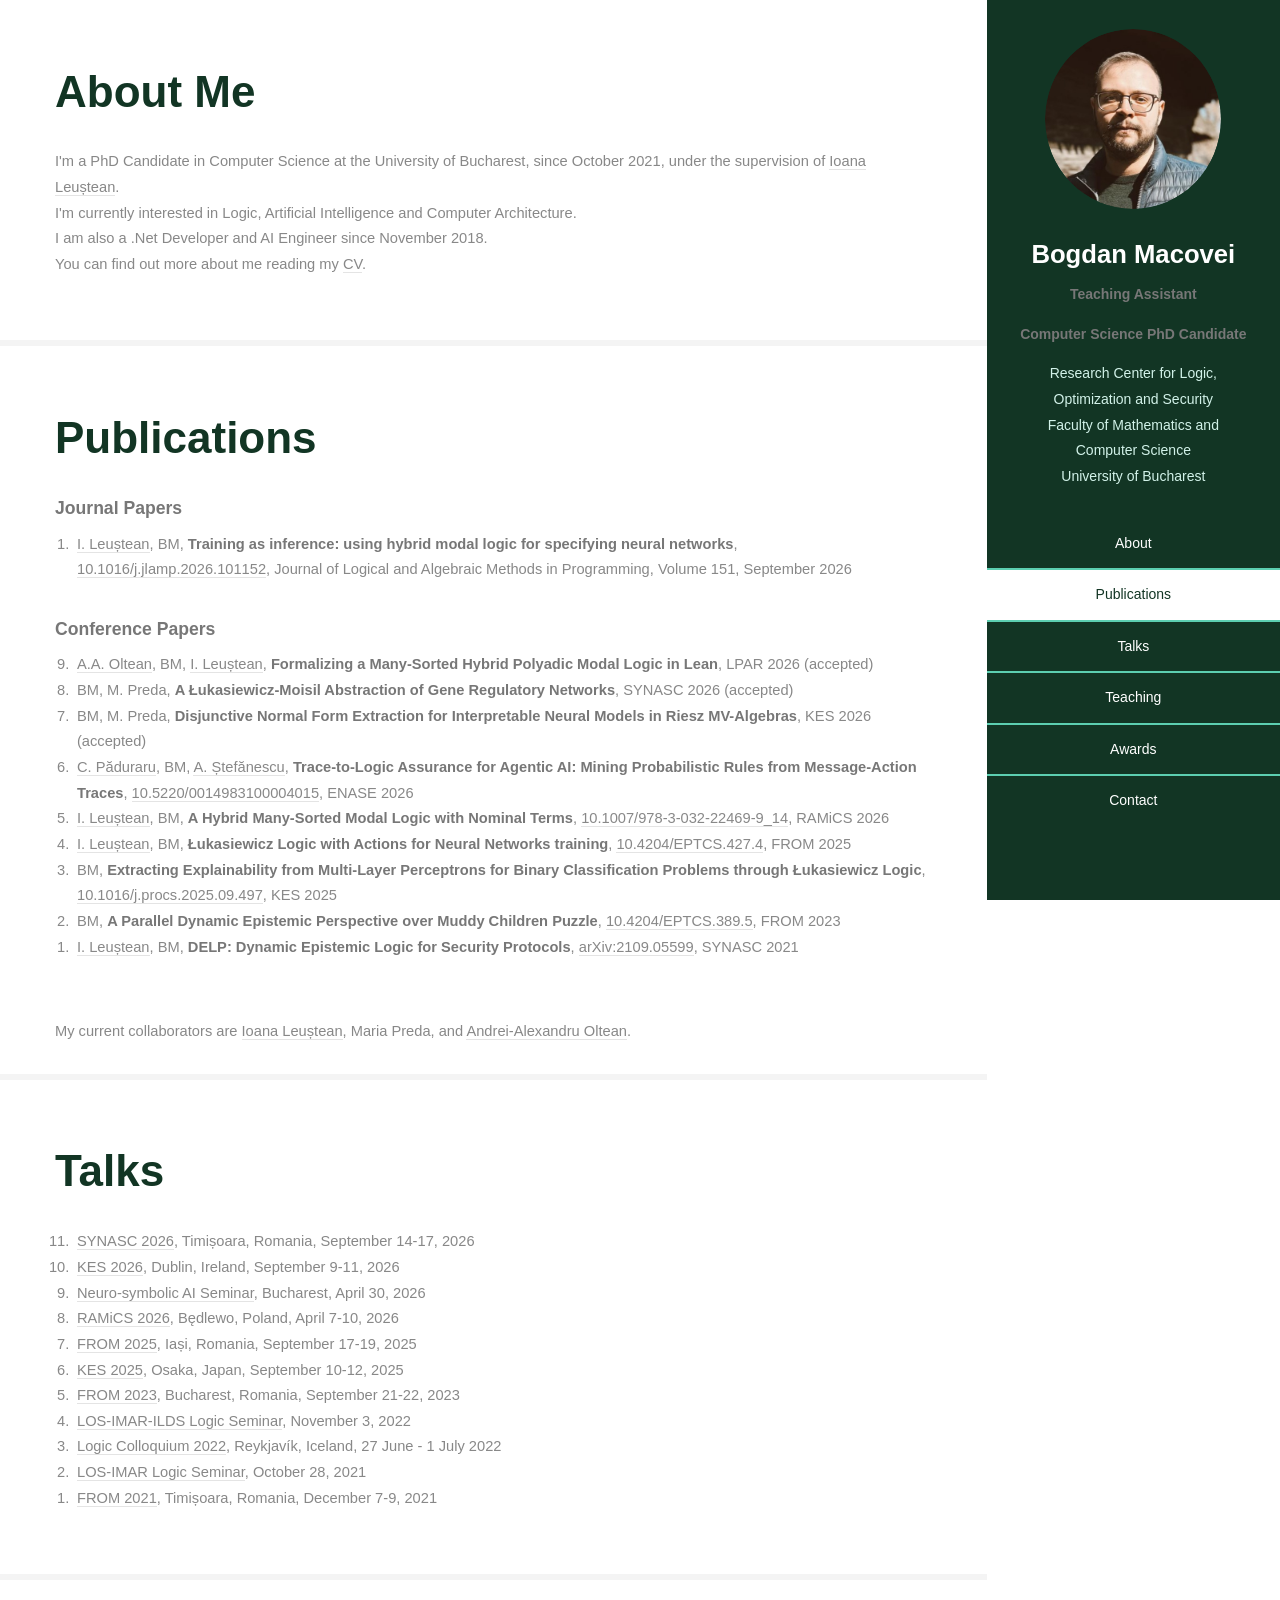
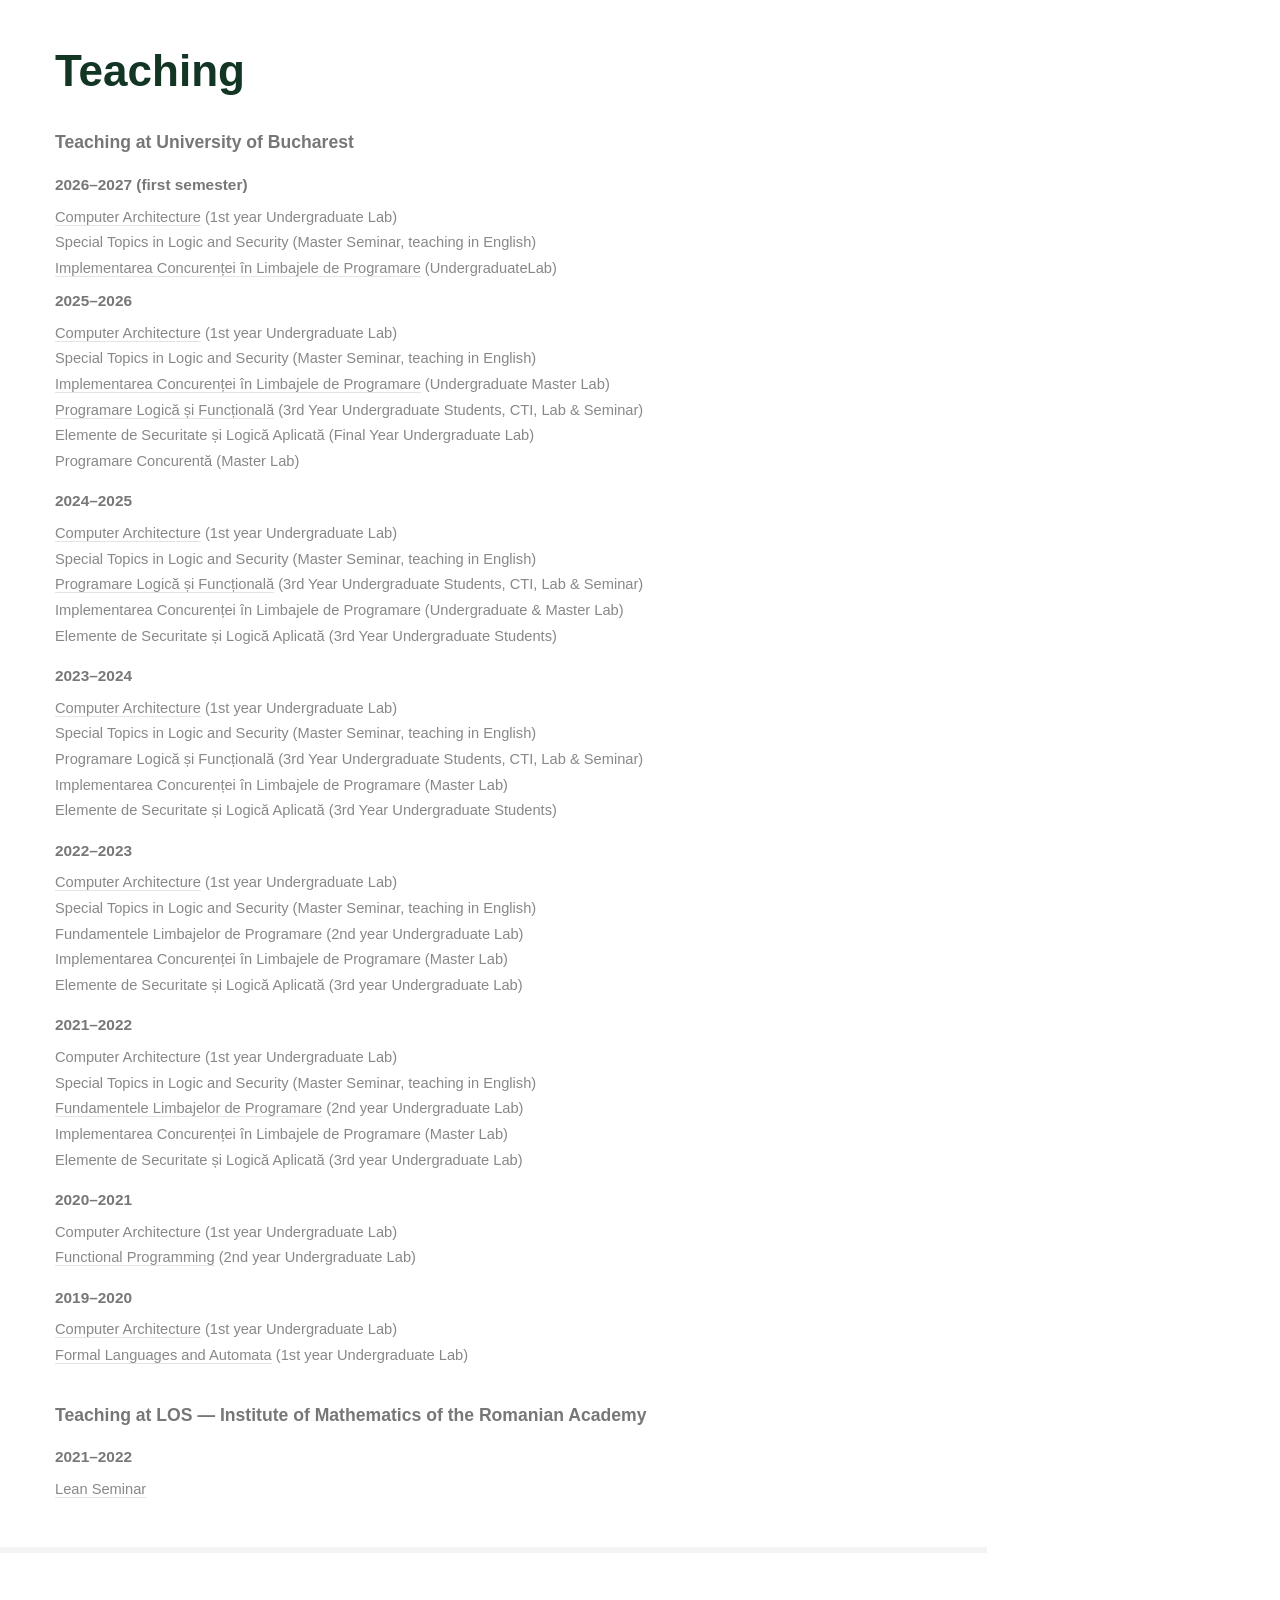
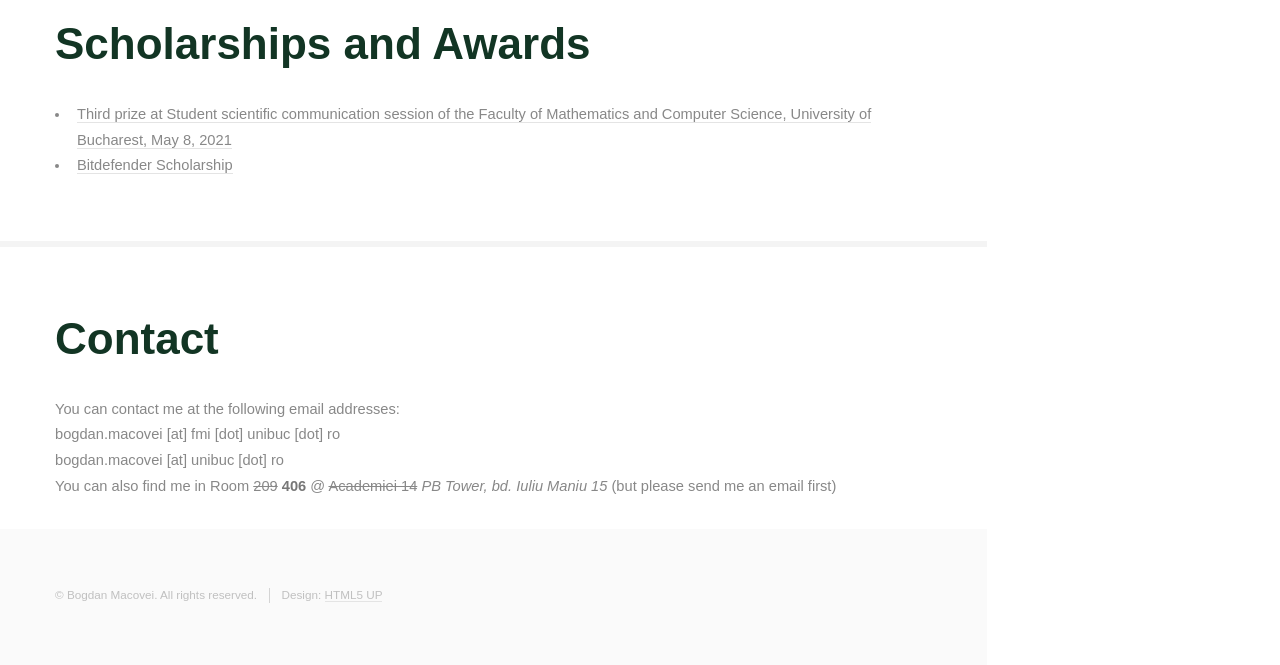
==== commit 030c8db9: "updates" ====
--- a/index.html
+++ b/index.html
@@ -132,10 +132,10 @@
 									<header class="major"><h2>Talks</h2></header>
 									<ol reversed>
 										<li>
-											<a href="https://synasc.ro/2026/">SYNASC 2026</a>, Timișoara, Romania, September 14-17, 2026 (future talk)
-										</li>
-										<li>
-											<a href="http://kes2026.kesinternational.org/">KES 2026</a>, Dublin, Ireland, September 9-11, 2026 (future talk)
+											<a href="https://synasc.ro/2026/">SYNASC 2026</a>, Timișoara, Romania, September 14-17, 2026
+										</li>
+										<li>
+											<a href="http://kes2026.kesinternational.org/">KES 2026</a>, Dublin, Ireland, September 9-11, 2026
 										</li>
 										<li>
 											<a href="https://ilds.ro/nsai-seminar/">Neuro-symbolic AI Seminar</a>, Bucharest, April 30, 2026
@@ -177,11 +177,17 @@
 
                                     <h3>Teaching at University of Bucharest</h3>
 
+									<div class="teaching-year">
+										<h4>2026–2027 (first semester)</h4>
+										<a href="https://cs.unibuc.ro/~crusu/asc">Computer Architecture</a> (1st year Undergraduate Lab)<br>
+										Special Topics in Logic and Security (Master Seminar, teaching in English)<br>
+										<a href="./iclp.html">Implementarea Concurenței în Limbajele de Programare</a> (UndergraduateLab)<br>
+
                                     <div class="teaching-year">
                                         <h4>2025–2026</h4>
                                         <a href="https://cs.unibuc.ro/~crusu/asc">Computer Architecture</a> (1st year Undergraduate Lab)<br>
                                         Special Topics in Logic and Security (Master Seminar, teaching in English)<br>
-                                        <a href="./iclp.html">Implementarea Concurenței în Limbajele de Programare</a> (Undergraduate &amp; Master Lab)<br>
+                                        <a href="./iclp.html">Implementarea Concurenței în Limbajele de Programare</a> (Undergraduate Master Lab)<br>
                                         <a href="./plf.html">Programare Logică și Funcțională</a> (3rd Year Undergraduate Students, CTI, Lab &amp; Seminar)<br>
                                         Elemente de Securitate și Logică Aplicată (Final Year Undergraduate Lab)<br>
                                         Programare Concurentă (Master Lab)
--- a/assets/css/main.css
+++ b/assets/css/main.css
@@ -1708,7 +1708,7 @@
 
 	.container {
 		margin: 0 auto;
-		max-width: calc(100% - 1.5em);
+		max-width: calc(100% - 7.5em);
 		width: 70em;
 	}
 
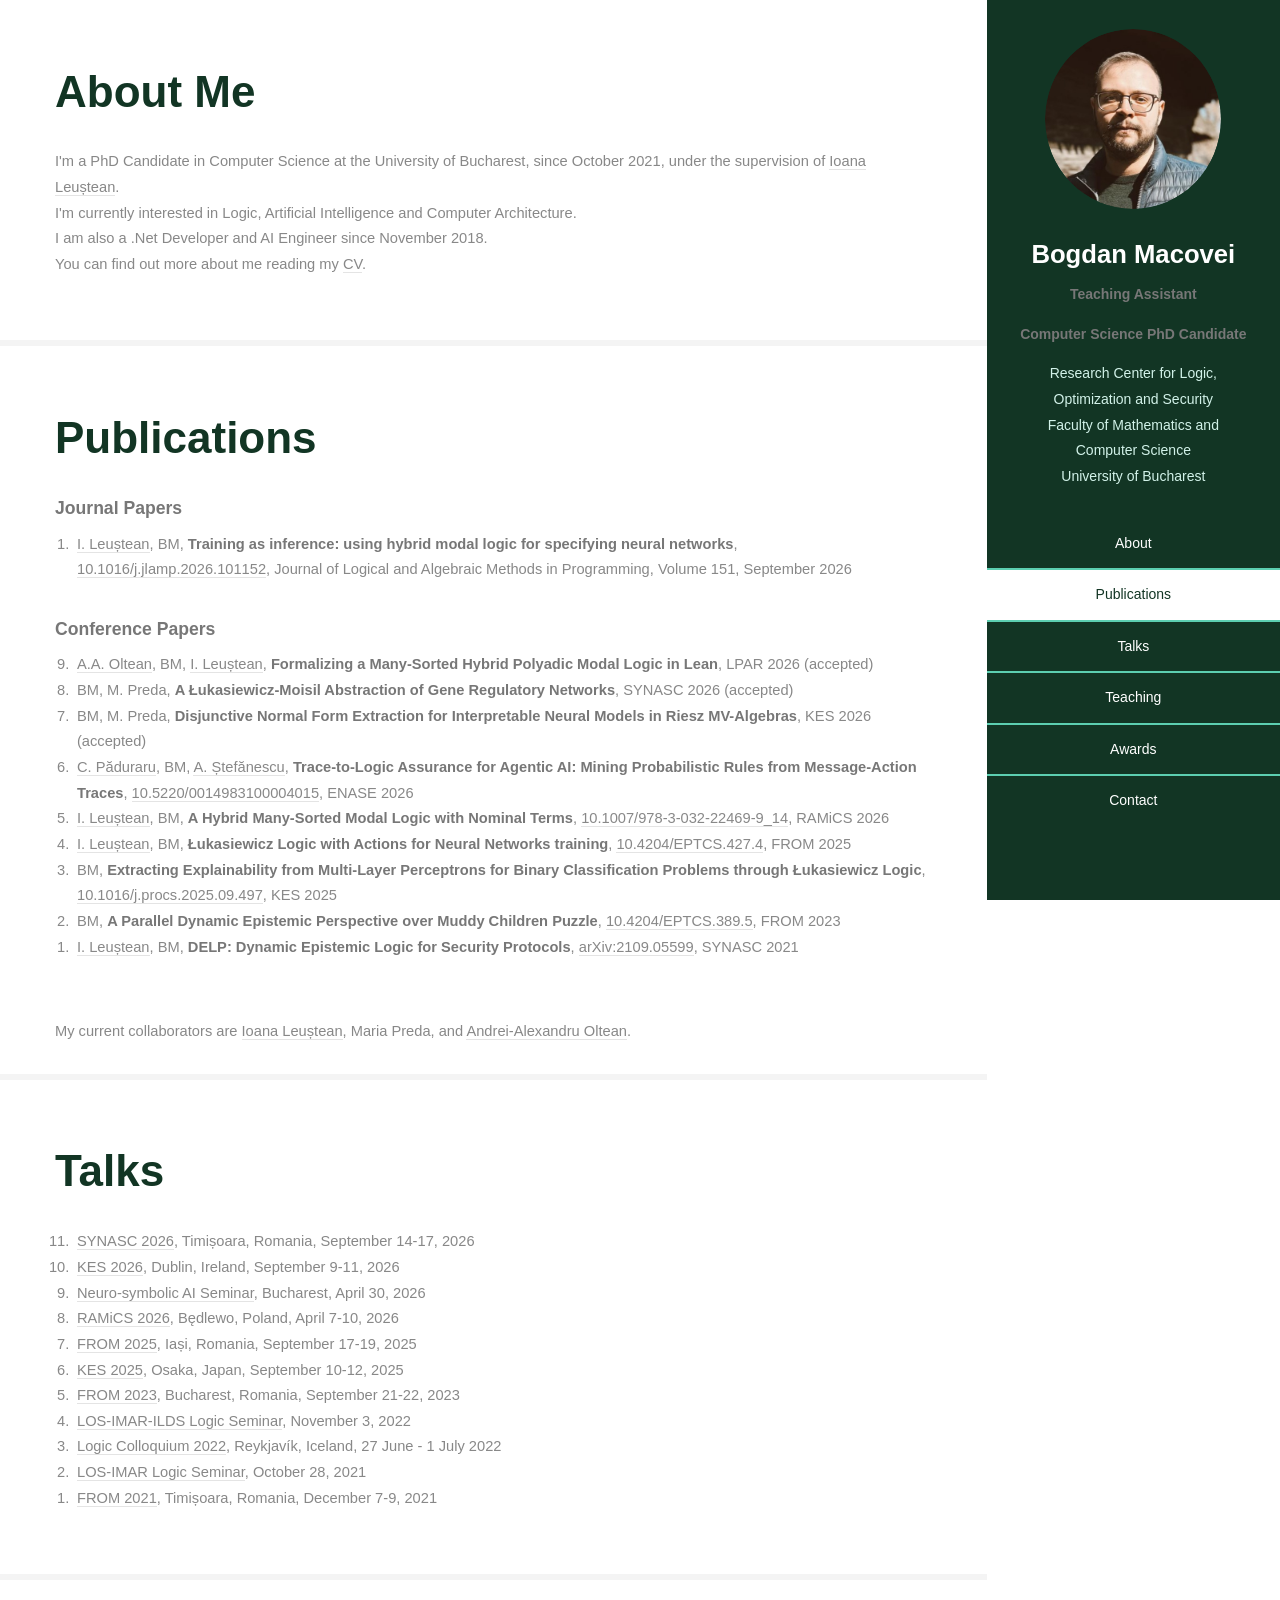
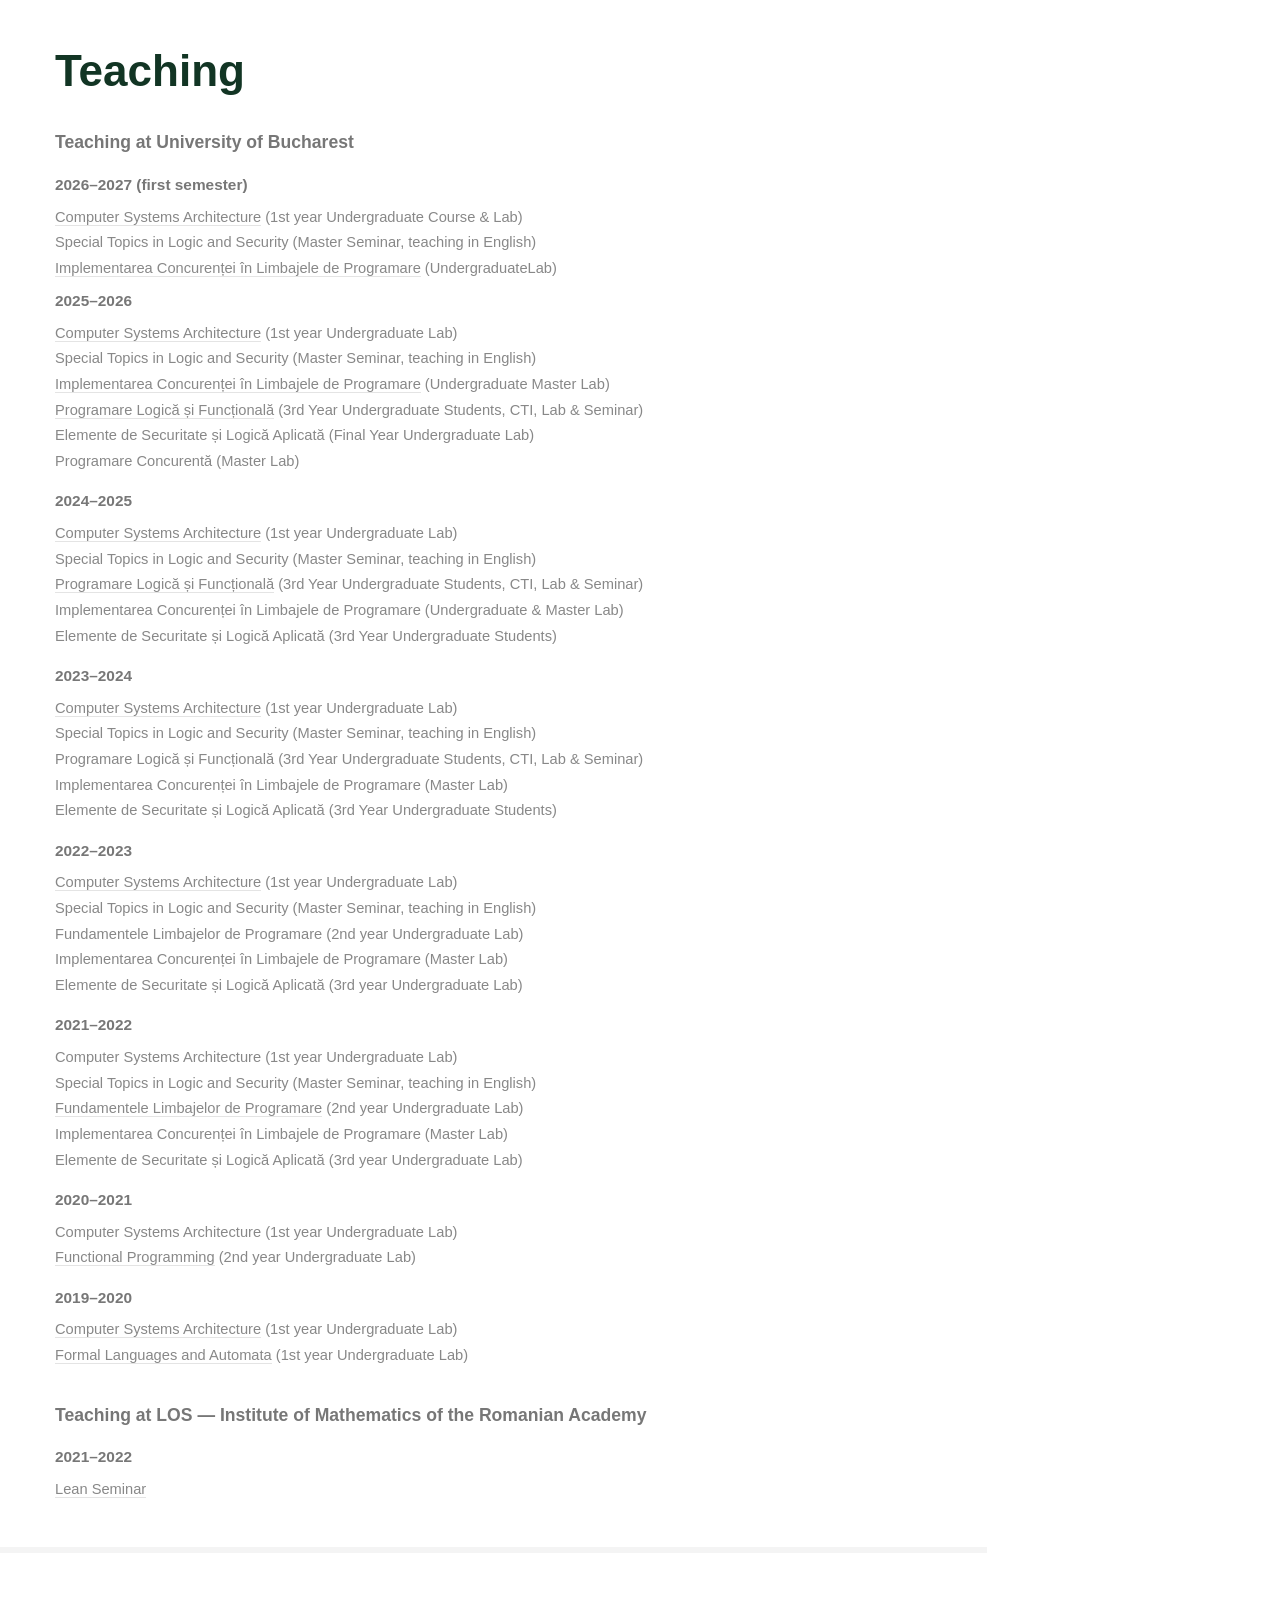
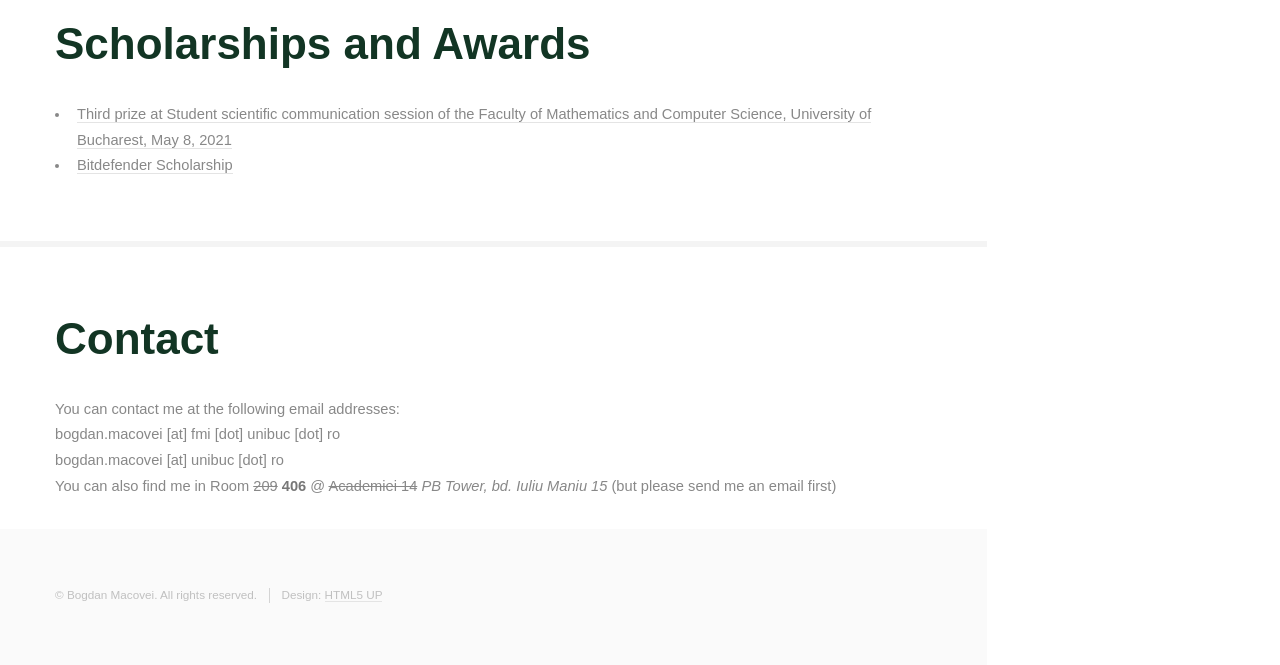
==== commit 9800a7fd: "content update" ====
--- a/index.html
+++ b/index.html
@@ -179,13 +179,13 @@
 
 									<div class="teaching-year">
 										<h4>2026–2027 (first semester)</h4>
-										<a href="https://cs.unibuc.ro/~crusu/asc">Computer Architecture</a> (1st year Undergraduate Lab)<br>
+										<a href="./asc.html">Computer Systems Architecture</a> (1st year Undergraduate Course & Lab)<br>
 										Special Topics in Logic and Security (Master Seminar, teaching in English)<br>
 										<a href="./iclp.html">Implementarea Concurenței în Limbajele de Programare</a> (UndergraduateLab)<br>
 
                                     <div class="teaching-year">
                                         <h4>2025–2026</h4>
-                                        <a href="https://cs.unibuc.ro/~crusu/asc">Computer Architecture</a> (1st year Undergraduate Lab)<br>
+                                        <a href="https://cs.unibuc.ro/~crusu/asc">Computer Systems Architecture</a> (1st year Undergraduate Lab)<br>
                                         Special Topics in Logic and Security (Master Seminar, teaching in English)<br>
                                         <a href="./iclp.html">Implementarea Concurenței în Limbajele de Programare</a> (Undergraduate Master Lab)<br>
                                         <a href="./plf.html">Programare Logică și Funcțională</a> (3rd Year Undergraduate Students, CTI, Lab &amp; Seminar)<br>
@@ -195,7 +195,7 @@
 
                                     <div class="teaching-year">
                                         <h4>2024–2025</h4>
-                                        <a href="https://cs.unibuc.ro/~crusu/asc">Computer Architecture</a> (1st year Undergraduate Lab)<br>
+                                        <a href="https://cs.unibuc.ro/~crusu/asc">Computer Systems Architecture</a> (1st year Undergraduate Lab)<br>
                                         Special Topics in Logic and Security (Master Seminar, teaching in English)<br>
                                         <a href="./plf.html">Programare Logică și Funcțională</a> (3rd Year Undergraduate Students, CTI, Lab &amp; Seminar)<br>
                                         Implementarea Concurenței în Limbajele de Programare (Undergraduate &amp; Master Lab)<br>
@@ -204,7 +204,7 @@
 
                                     <div class="teaching-year">
                                         <h4>2023–2024</h4>
-                                        <a href="https://cs.unibuc.ro/~crusu/asc/">Computer Architecture</a> (1st year Undergraduate Lab)<br>
+                                        <a href="https://cs.unibuc.ro/~crusu/asc/">Computer Systems Architecture</a> (1st year Undergraduate Lab)<br>
                                         Special Topics in Logic and Security (Master Seminar, teaching in English)<br>
                                         Programare Logică și Funcțională (3rd Year Undergraduate Students, CTI, Lab &amp; Seminar)<br>
                                         Implementarea Concurenței în Limbajele de Programare (Master Lab)<br>
@@ -213,7 +213,7 @@
 
                                     <div class="teaching-year">
                                         <h4>2022–2023</h4>
-                                        <a href="https://cs.unibuc.ro/~crusu/asc/">Computer Architecture</a> (1st year Undergraduate Lab)<br>
+                                        <a href="https://cs.unibuc.ro/~crusu/asc/">Computer Systems Architecture</a> (1st year Undergraduate Lab)<br>
                                         Special Topics in Logic and Security (Master Seminar, teaching in English)<br>
                                         Fundamentele Limbajelor de Programare (2nd year Undergraduate Lab)<br>
                                         Implementarea Concurenței în Limbajele de Programare (Master Lab)<br>
@@ -222,7 +222,7 @@
 
                                     <div class="teaching-year">
                                         <h4>2021–2022</h4>
-                                        Computer Architecture (1st year Undergraduate Lab)<br>
+                                        Computer Systems Architecture (1st year Undergraduate Lab)<br>
                                         Special Topics in Logic and Security (Master Seminar, teaching in English)<br>
                                         <a href="https://tinyurl.com/flp-2022-materiale">Fundamentele Limbajelor de Programare</a> (2nd year Undergraduate Lab)<br>
                                         Implementarea Concurenței în Limbajele de Programare (Master Lab)<br>
@@ -231,13 +231,13 @@
 
                                     <div class="teaching-year">
                                         <h4>2020–2021</h4>
-                                        Computer Architecture (1st year Undergraduate Lab)<br>
+                                        Computer Systems Architecture (1st year Undergraduate Lab)<br>
                                         <a href="https://https://cs.unibuc.ro/~ileustean//PF.html">Functional Programming</a> (2nd year Undergraduate Lab)
                                     </div>
 
                                     <div class="teaching-year">
                                         <h4>2019–2020</h4>
-                                        <a href="https://tinyurl.com/asc-lab-2019">Computer Architecture</a> (1st year Undergraduate Lab)<br>
+                                        <a href="https://tinyurl.com/asc-lab-2019">Computer Systems Architecture</a> (1st year Undergraduate Lab)<br>
                                         <a href="https://tinyurl.com/lfa-lab-2020">Formal Languages and Automata</a> (1st year Undergraduate Lab)
                                     </div>
 
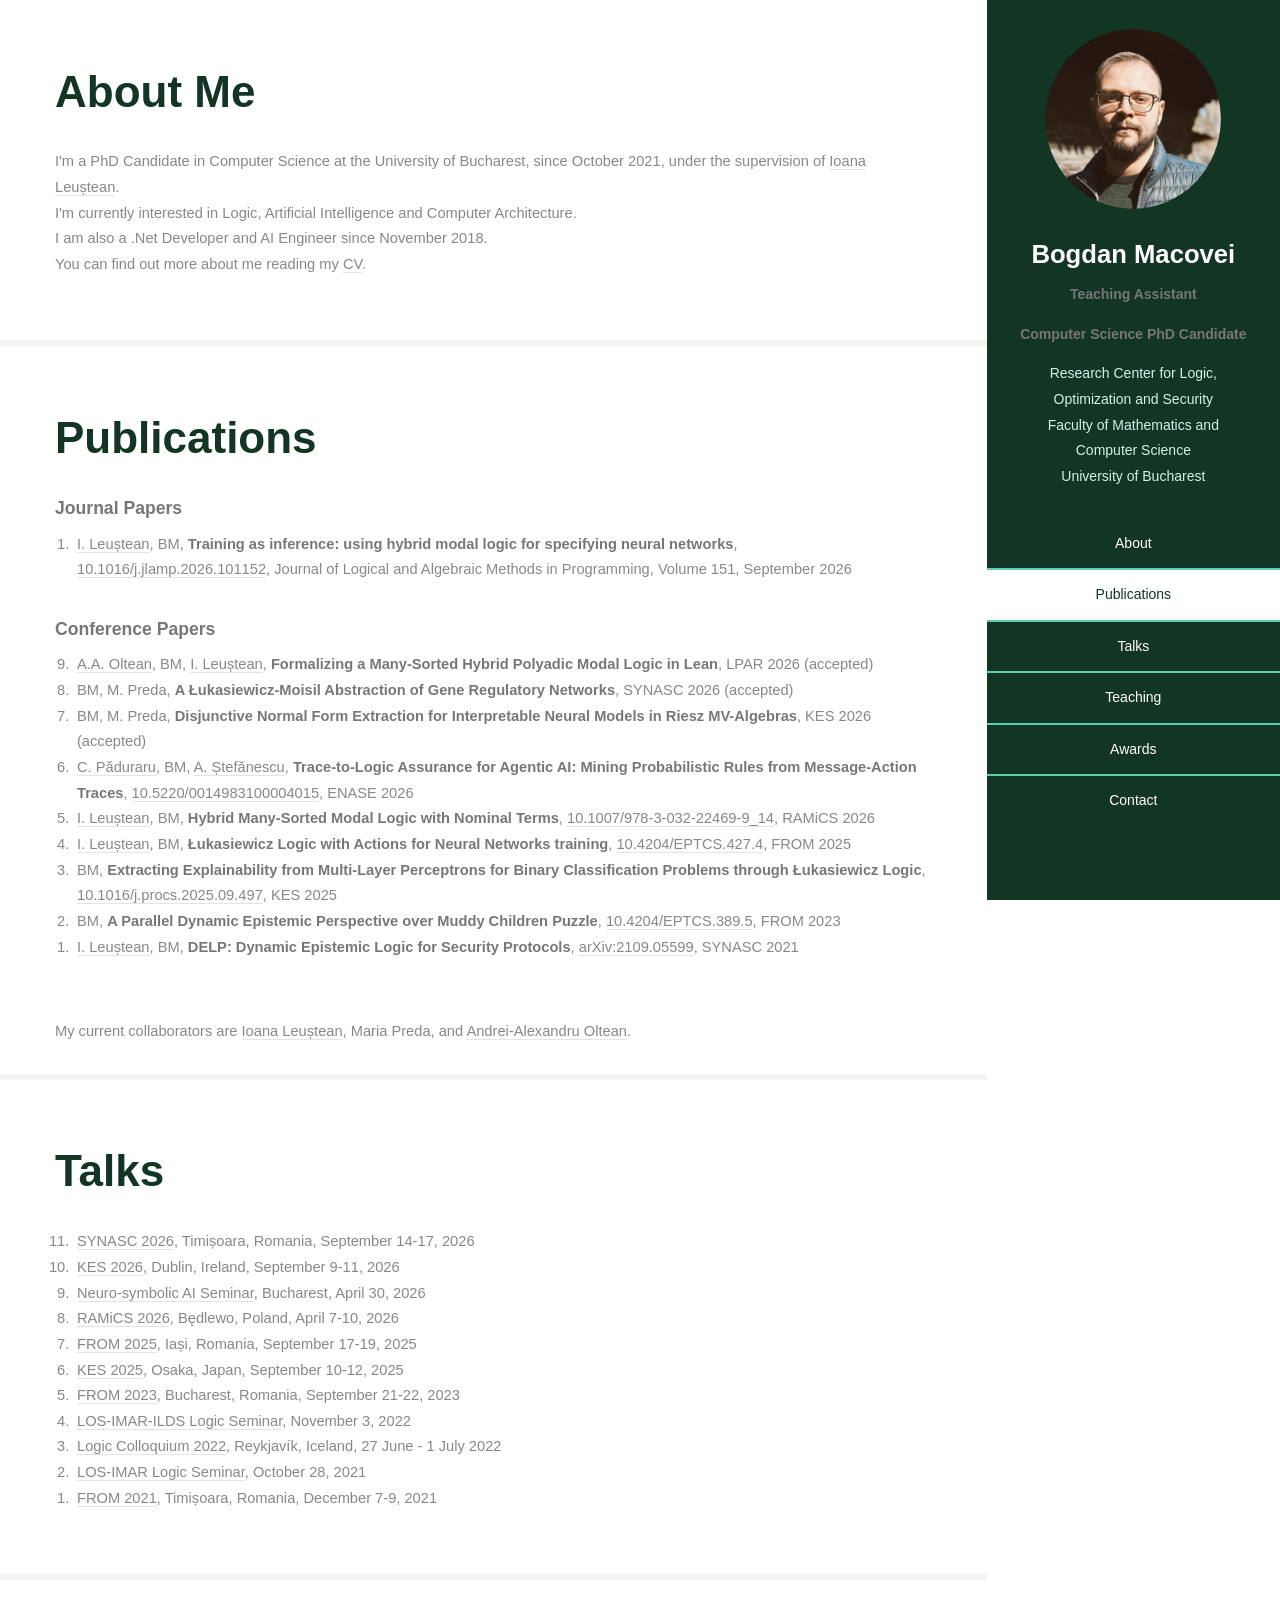
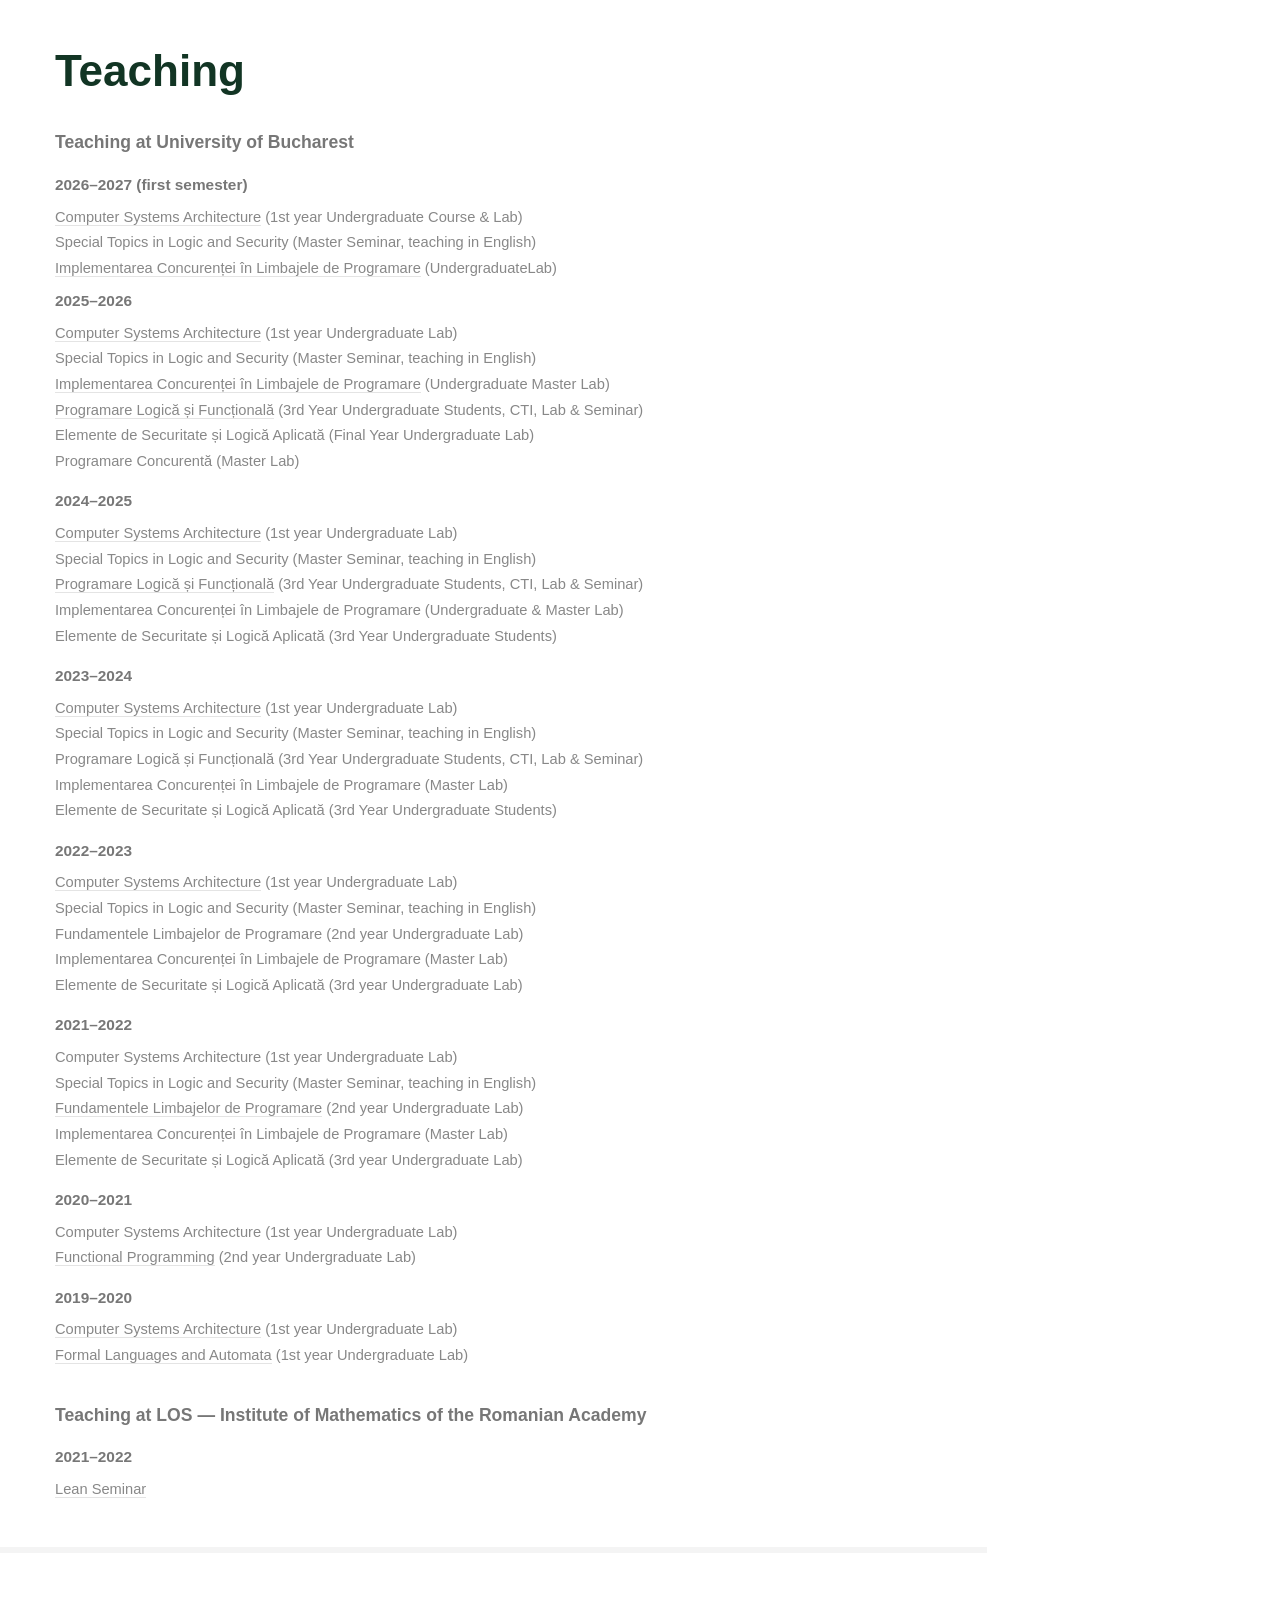
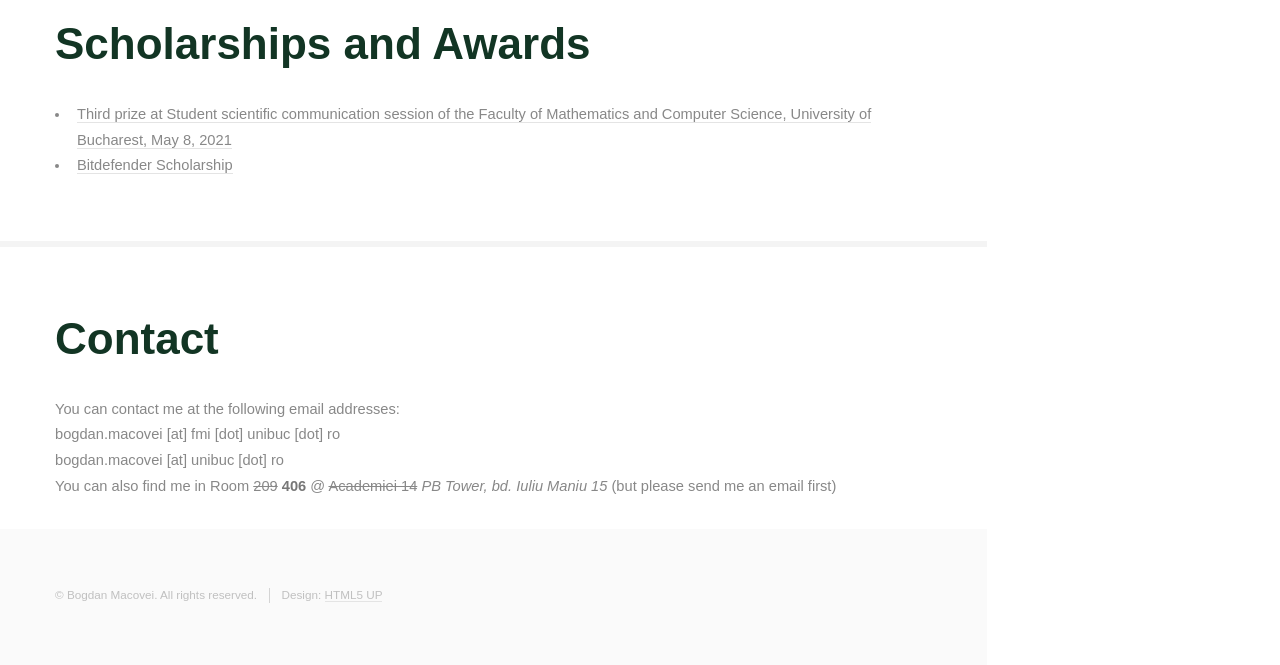
==== commit 4fa148fb: "fixed paper title" ====
--- a/index.html
+++ b/index.html
@@ -99,7 +99,7 @@
 											<a href="https://www.researchgate.net/profile/Ciprian-Paduraru">C. Păduraru</a>, BM, <a href="https://alin.stefanescu.eu/">A. Ștefănescu</a>, <b>Trace-to-Logic Assurance for Agentic AI: Mining Probabilistic Rules from Message-Action Traces</b>, <a href="https://www.scitepress.org/Link.aspx?doi=10.5220/0014983100004015">10.5220/0014983100004015</a>, ENASE 2026
 										</li>
 										<li>
-											<a href="https://cs.unibuc.ro/~ileustean/">I. Leuștean</a>, BM, <b>A Hybrid Many-Sorted Modal Logic with Nominal Terms</b>, <a href="https://link.springer.com/chapter/10.1007/978-3-032-22469-9_14">10.1007/978-3-032-22469-9_14</a>, RAMiCS 2026 
+											<a href="https://cs.unibuc.ro/~ileustean/">I. Leuștean</a>, BM, <b>Hybrid Many-Sorted Modal Logic with Nominal Terms</b>, <a href="https://link.springer.com/chapter/10.1007/978-3-032-22469-9_14">10.1007/978-3-032-22469-9_14</a>, RAMiCS 2026 
 										</li>
 										<li>
 											<a href="https://cs.unibuc.ro/~ileustean/">I. Leuștean</a>, BM, <b>Łukasiewicz Logic with Actions for Neural Networks training</b>, <a href="https://doi.org/10.4204/EPTCS.427.4">10.4204/EPTCS.427.4</a>, FROM 2025
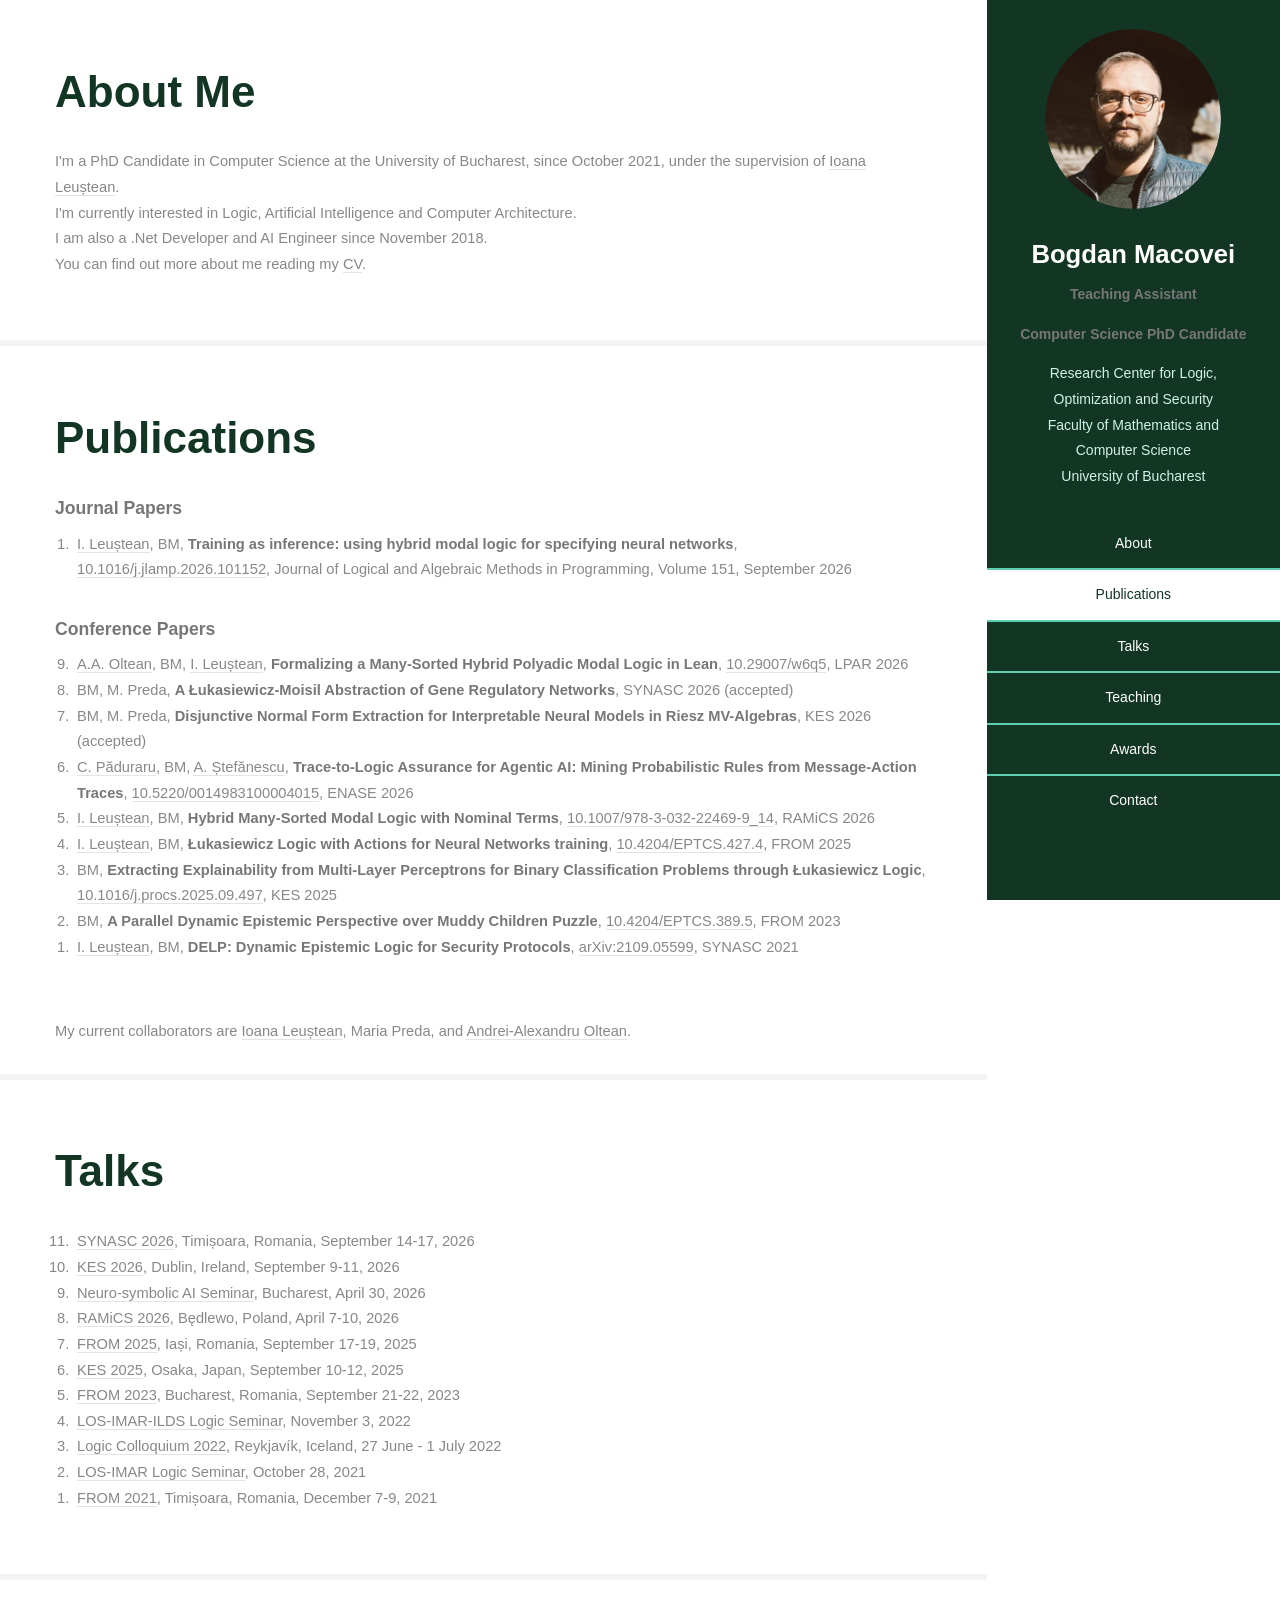
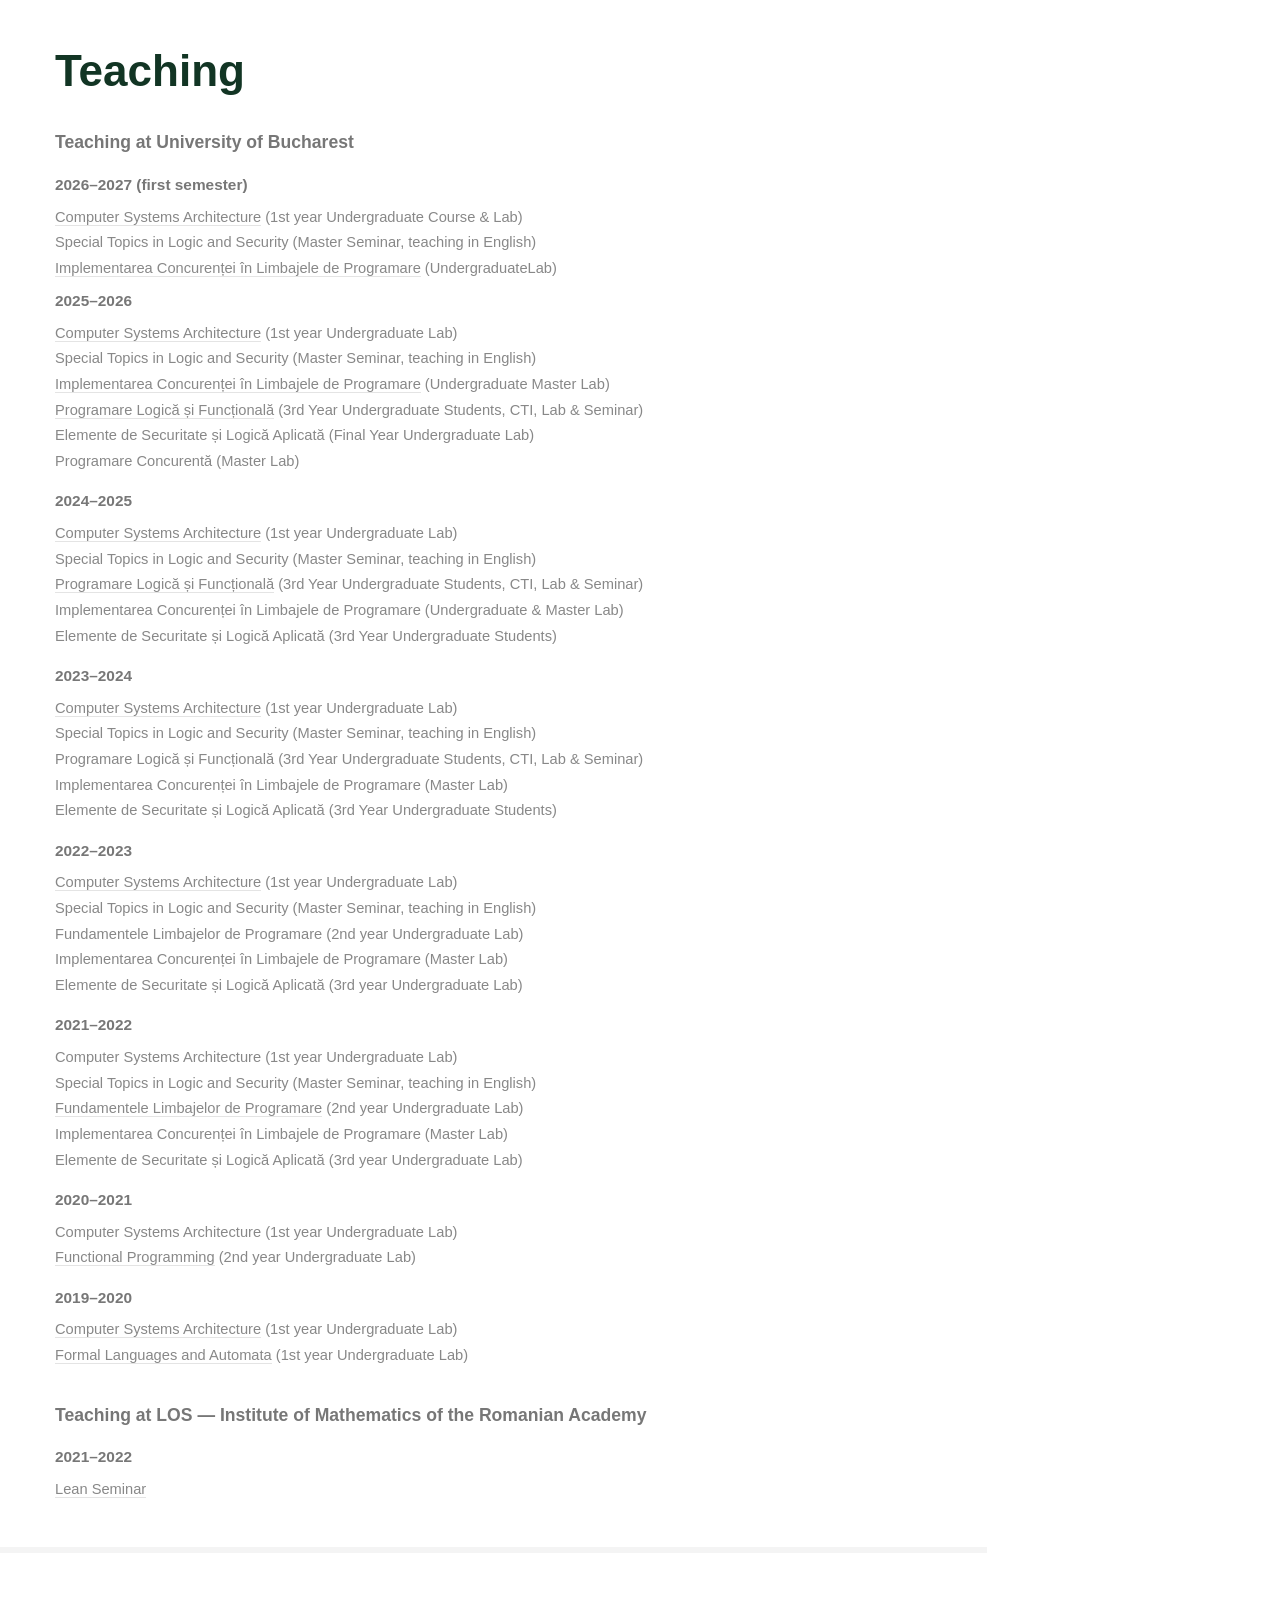
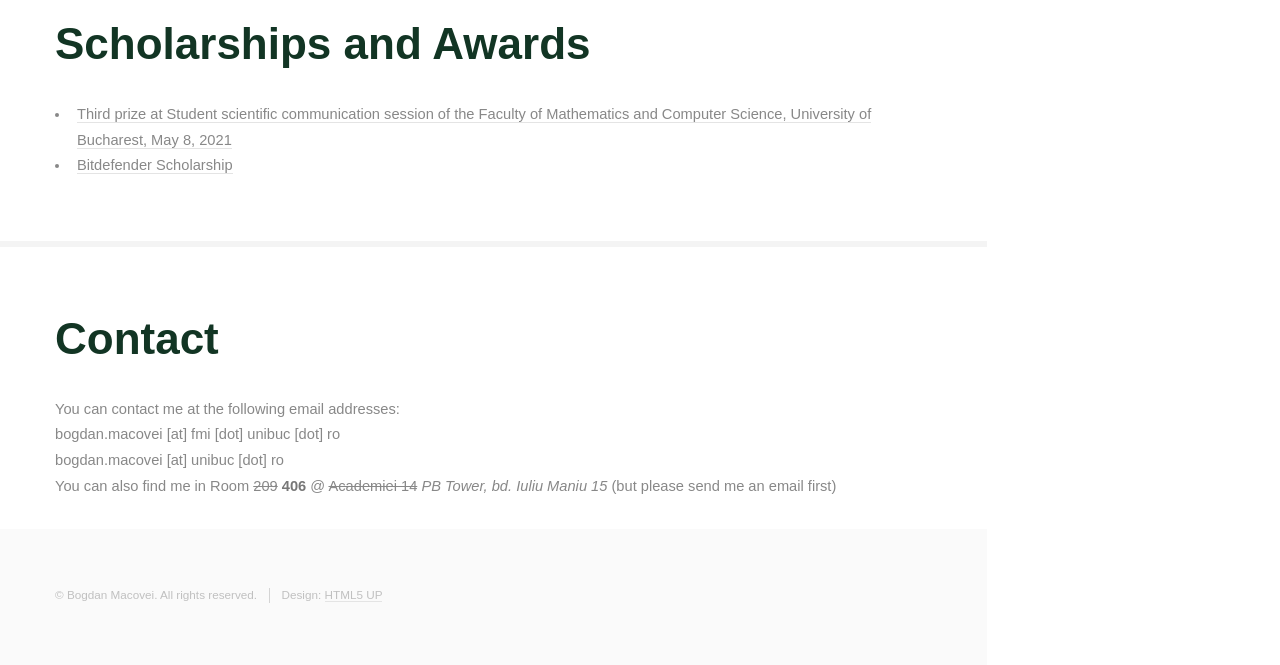
==== commit e37c85c5: "added paper DOI" ====
--- a/index.html
+++ b/index.html
@@ -87,7 +87,7 @@
 									<h3 class="subsection-title">Conference Papers</h3>	
 									<ol reversed>
 										<li>
-											<a href="https://alexoltean61.github.io/">A.A. Oltean</a>, BM, <a href="https://cs.unibuc.ro/~ileustean/">I. Leuștean</a>, <b>Formalizing a Many-Sorted Hybrid Polyadic Modal Logic in Lean</b>, LPAR 2026 (accepted)
+											<a href="https://alexoltean61.github.io/">A.A. Oltean</a>, BM, <a href="https://cs.unibuc.ro/~ileustean/">I. Leuștean</a>, <b>Formalizing a Many-Sorted Hybrid Polyadic Modal Logic in Lean</b>, <a href="https://easychair.org/publications/paper/GnVW">10.29007/w6q5</a>, LPAR 2026
 										</li>
 										<li>
 											BM, M. Preda, <b>A Łukasiewicz-Moisil Abstraction of Gene Regulatory Networks</b>, SYNASC 2026 (accepted)
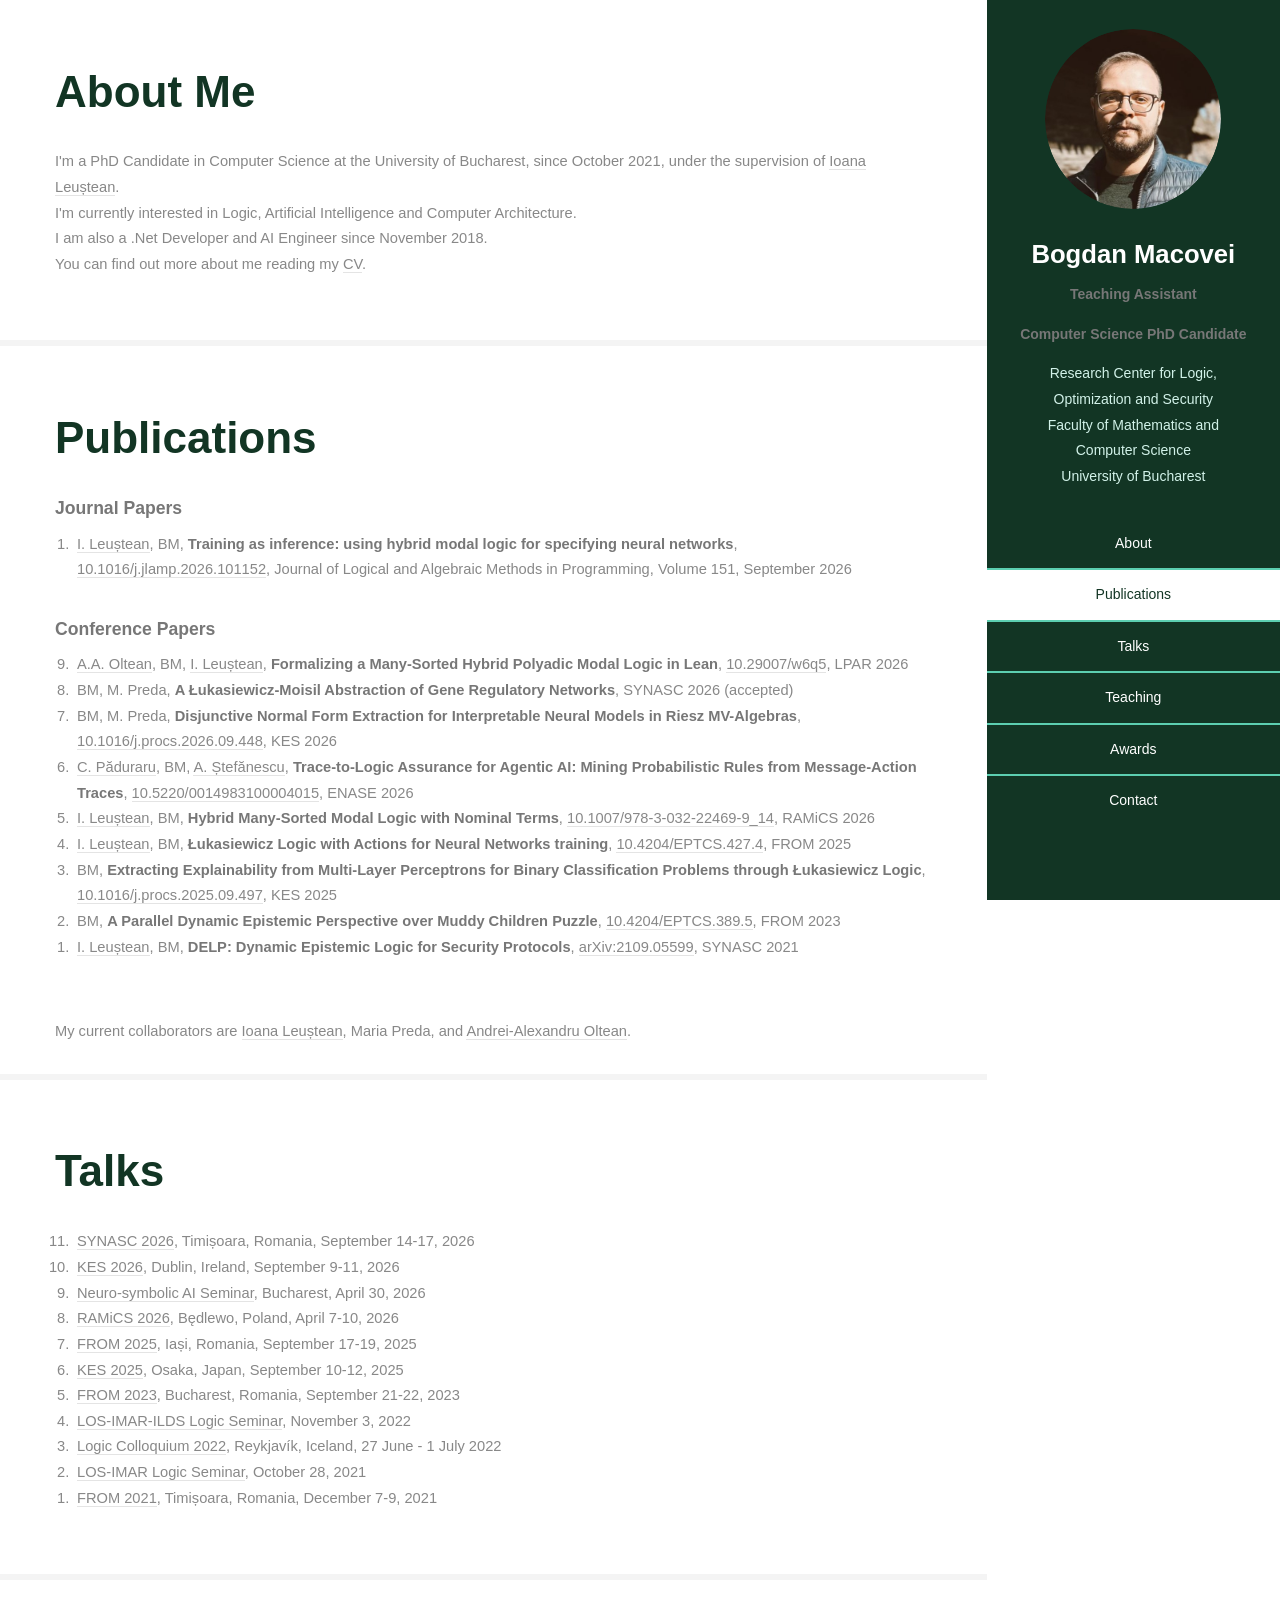
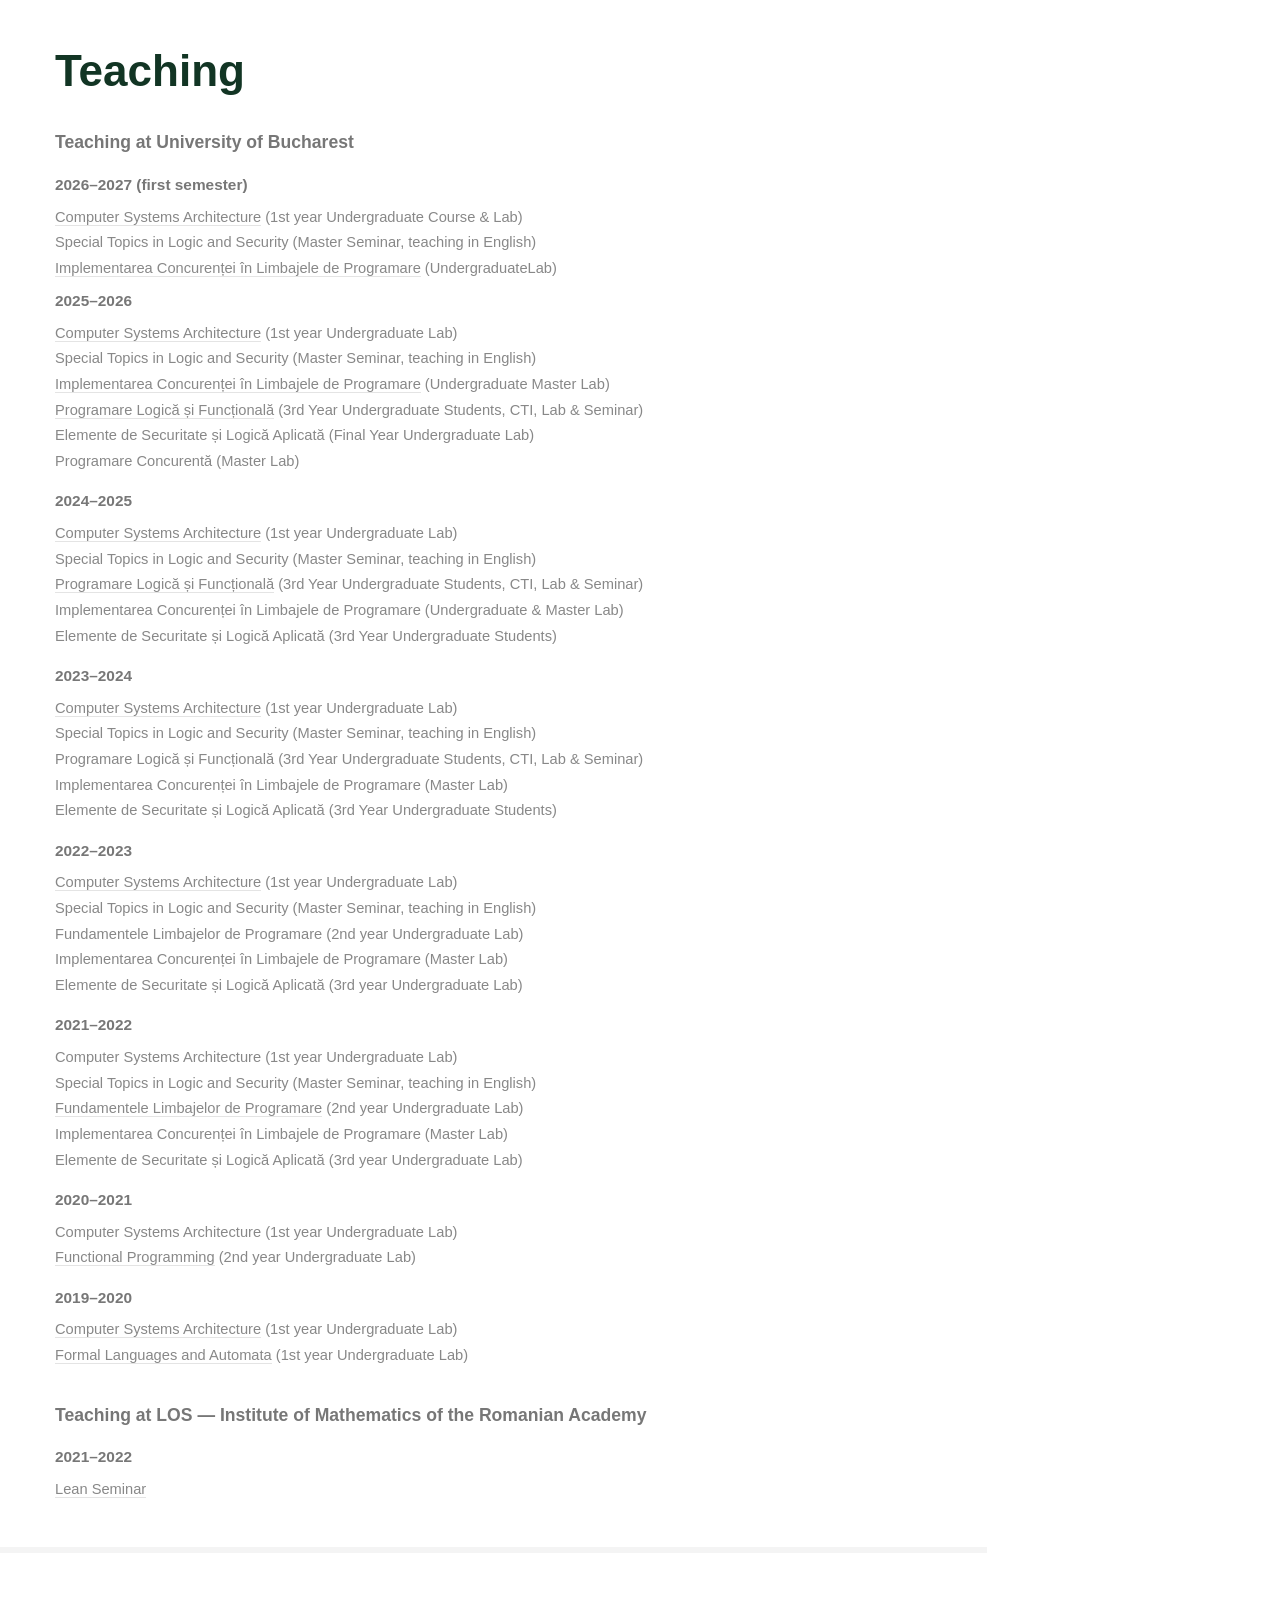
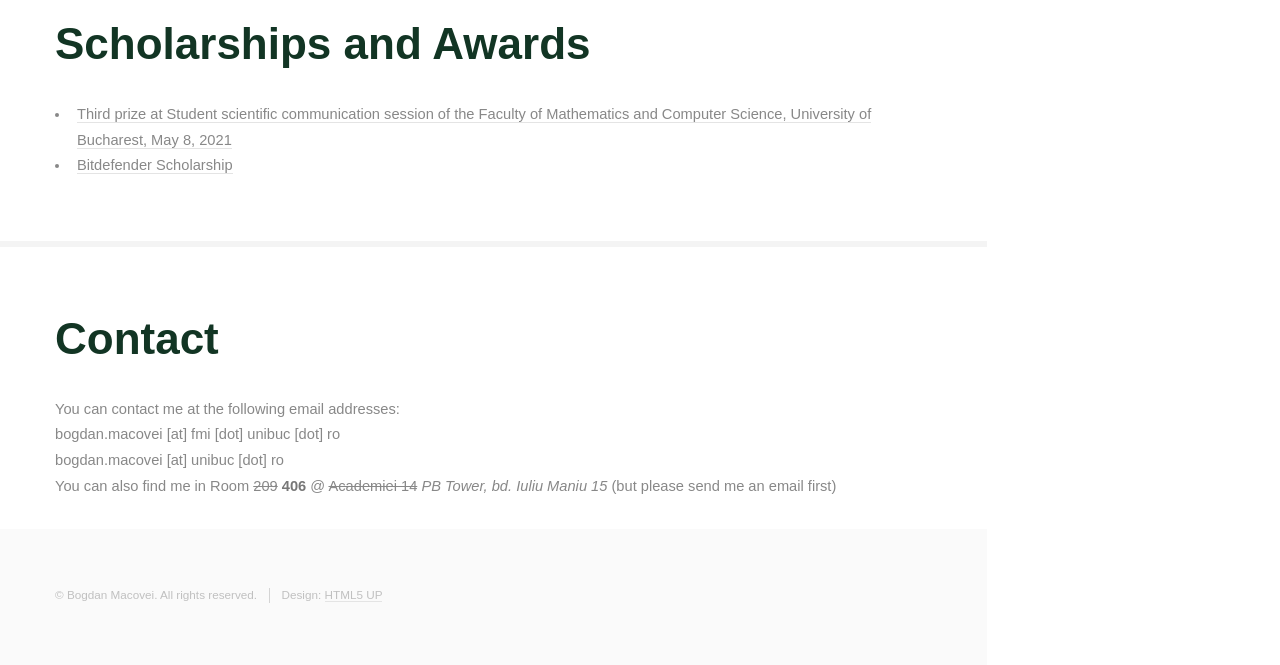
==== commit 9f89e02e: "updated paper doi code + asc page" ====
--- a/index.html
+++ b/index.html
@@ -93,7 +93,7 @@
 											BM, M. Preda, <b>A Łukasiewicz-Moisil Abstraction of Gene Regulatory Networks</b>, SYNASC 2026 (accepted)
 										</li>
 										<li>
-											BM, M. Preda, <b>Disjunctive Normal Form Extraction for Interpretable Neural Models in Riesz MV-Algebras</b>, KES 2026 (accepted)
+											BM, M. Preda, <b>Disjunctive Normal Form Extraction for Interpretable Neural Models in Riesz MV-Algebras</b>, <a href="https://www.sciencedirect.com/science/article/pii/S187705092603601X">10.1016/j.procs.2026.09.448</a>, KES 2026
 										</li>
 										<li>
 											<a href="https://www.researchgate.net/profile/Ciprian-Paduraru">C. Păduraru</a>, BM, <a href="https://alin.stefanescu.eu/">A. Ștefănescu</a>, <b>Trace-to-Logic Assurance for Agentic AI: Mining Probabilistic Rules from Message-Action Traces</b>, <a href="https://www.scitepress.org/Link.aspx?doi=10.5220/0014983100004015">10.5220/0014983100004015</a>, ENASE 2026
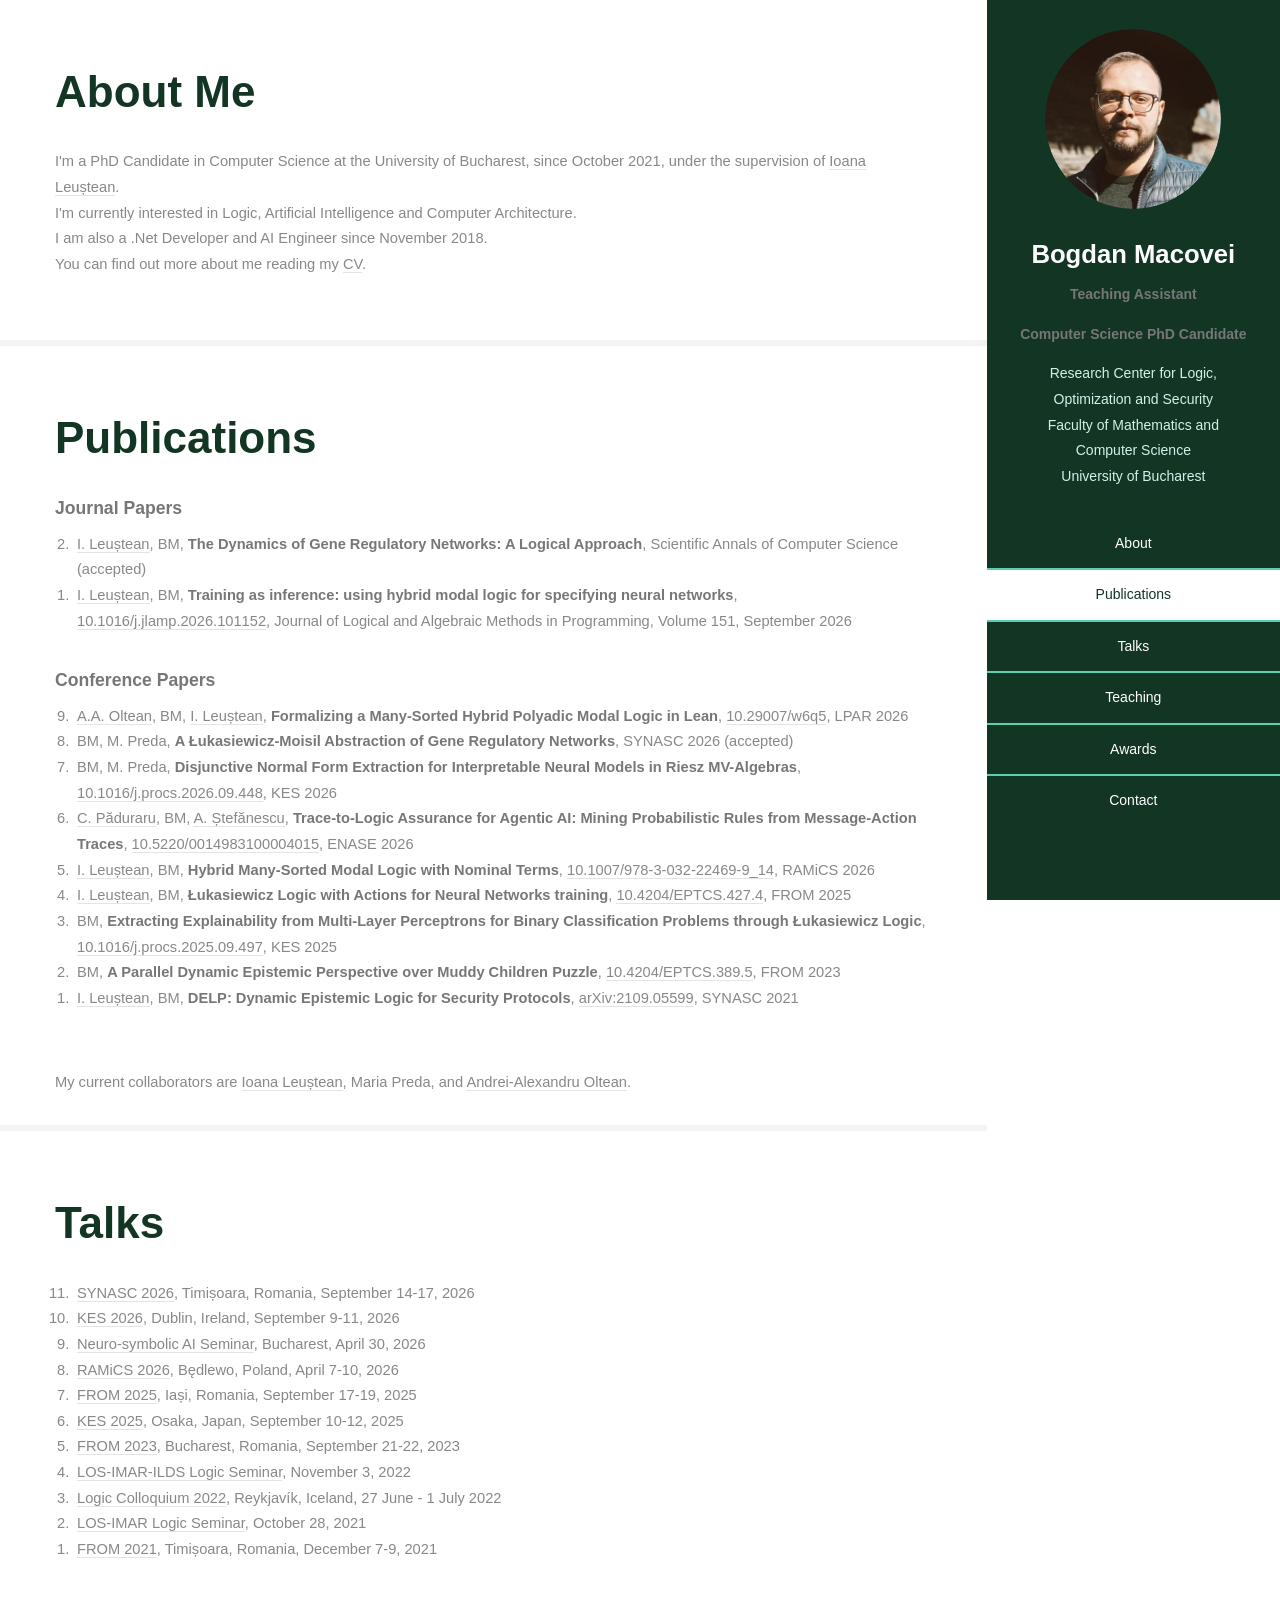
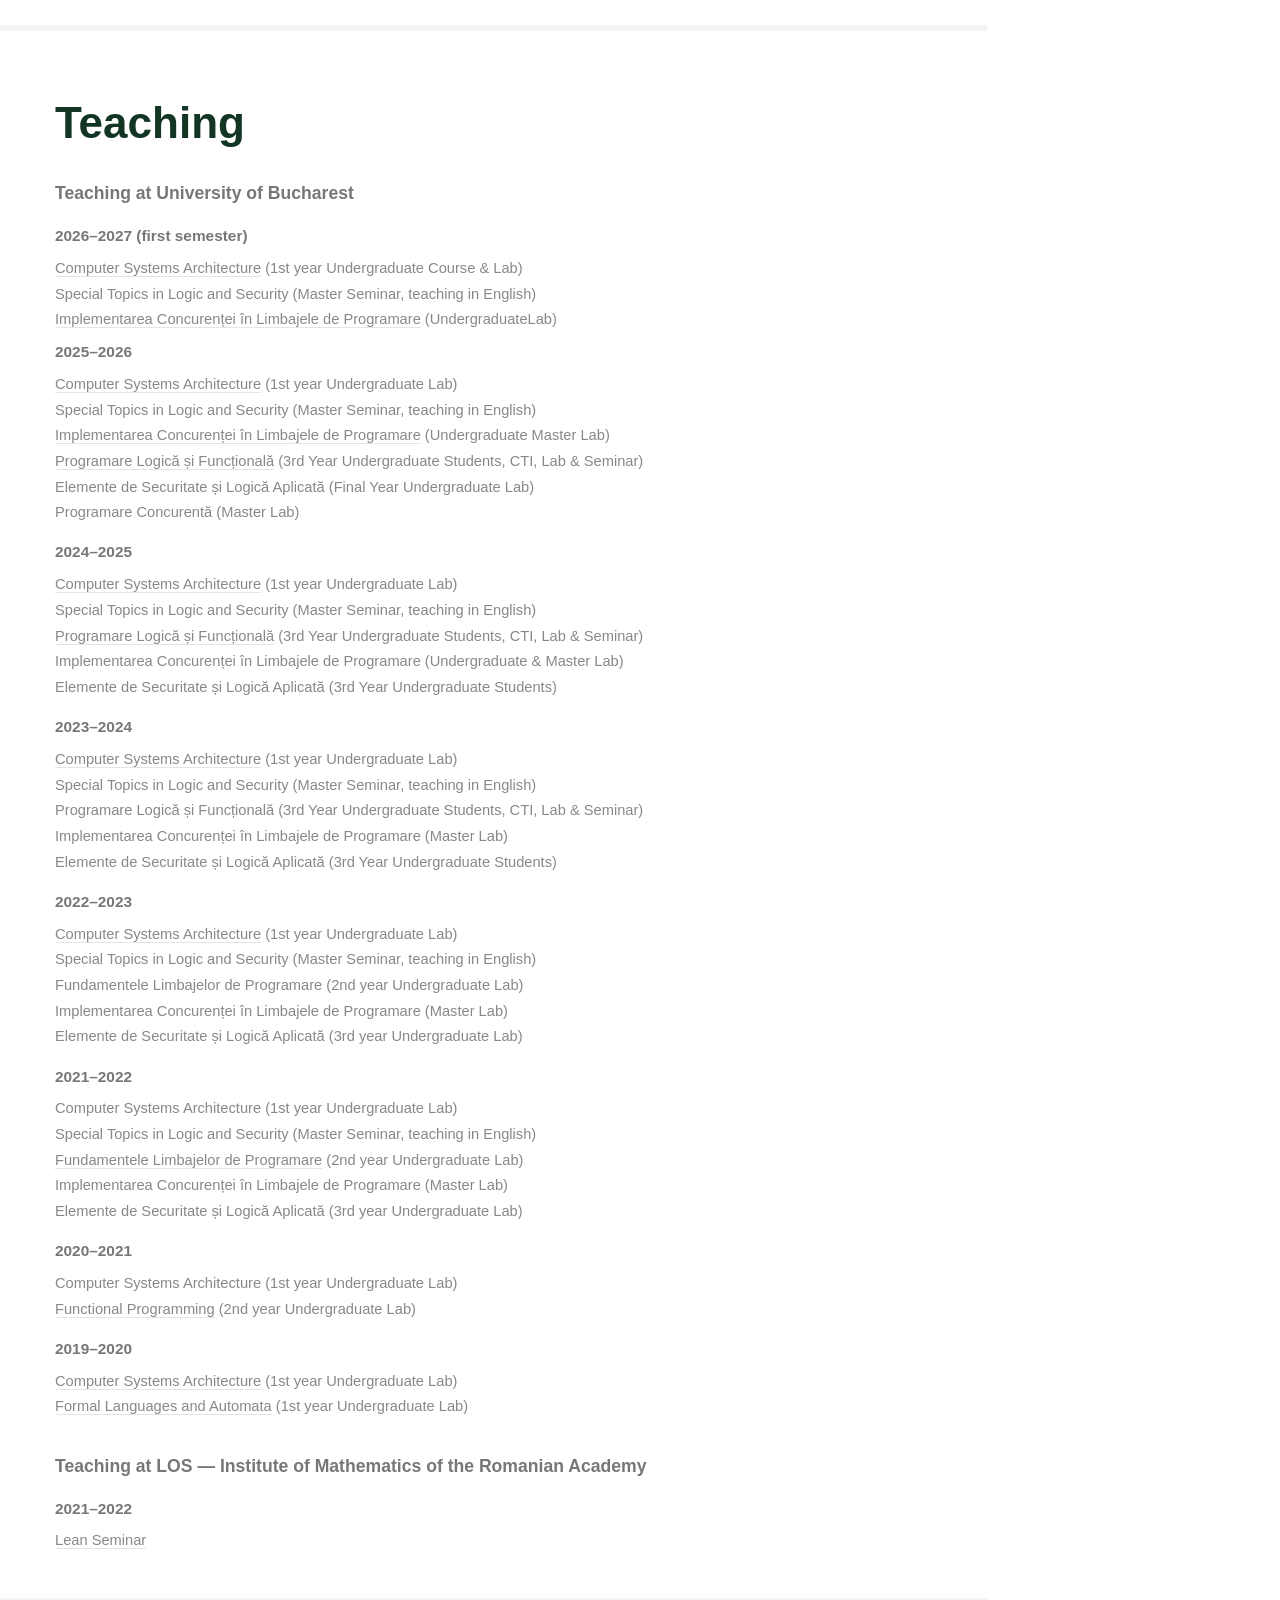
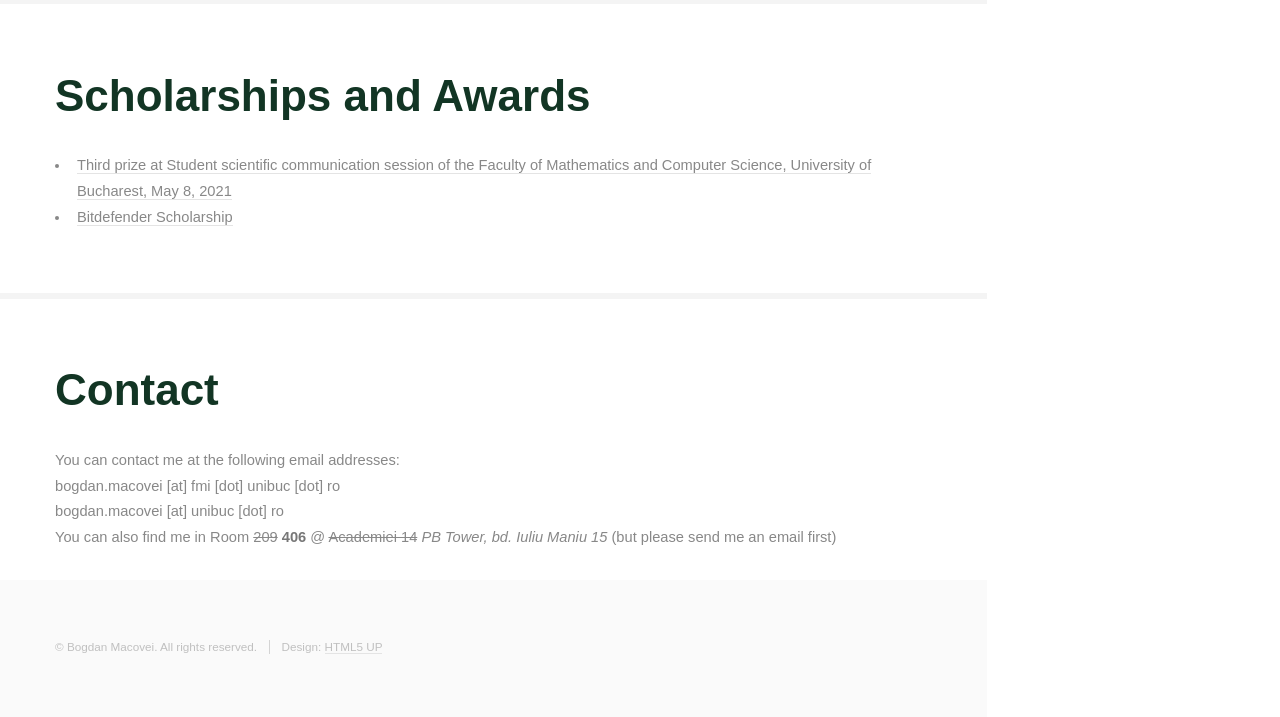
==== commit ea380332: "added sacs-moisil accepted paper" ====
--- a/index.html
+++ b/index.html
@@ -60,7 +60,7 @@
 									</header>
 									<p>
 										I'm a PhD Candidate in Computer Science at the University of Bucharest, since October 2021, under the supervision of 
-										<a href="https://https://cs.unibuc.ro/~ileustean//">Ioana Leuștean</a>. <br> 
+										<a href="https://cs.unibuc.ro/~ileustean//">Ioana Leuștean</a>. <br> 
 										I'm currently interested in Logic, Artificial Intelligence and Computer Architecture.
 										<br> 
 										I am also a .Net Developer and AI Engineer since November 2018.
@@ -79,6 +79,9 @@
 
 									<h3 class="subsection-title">Journal Papers</h3>
 									<ol reversed>
+										<li>
+											<a href="https://cs.unibuc.ro/~ileustean/">I. Leuștean</a>, BM, <b>The Dynamics of Gene Regulatory Networks: A Logical Approach</b>, Scientific Annals of Computer Science (accepted)
+										</li>
 										<li>
 											<a href="https://cs.unibuc.ro/~ileustean/">I. Leuștean</a>, BM, <b>Training as inference: using hybrid modal logic for specifying neural networks</b>, <a href="https://doi.org/10.1016/j.jlamp.2026.101152">10.1016/j.jlamp.2026.101152</a>, Journal of Logical and Algebraic Methods in Programming, Volume 151, September 2026
 										</li>
